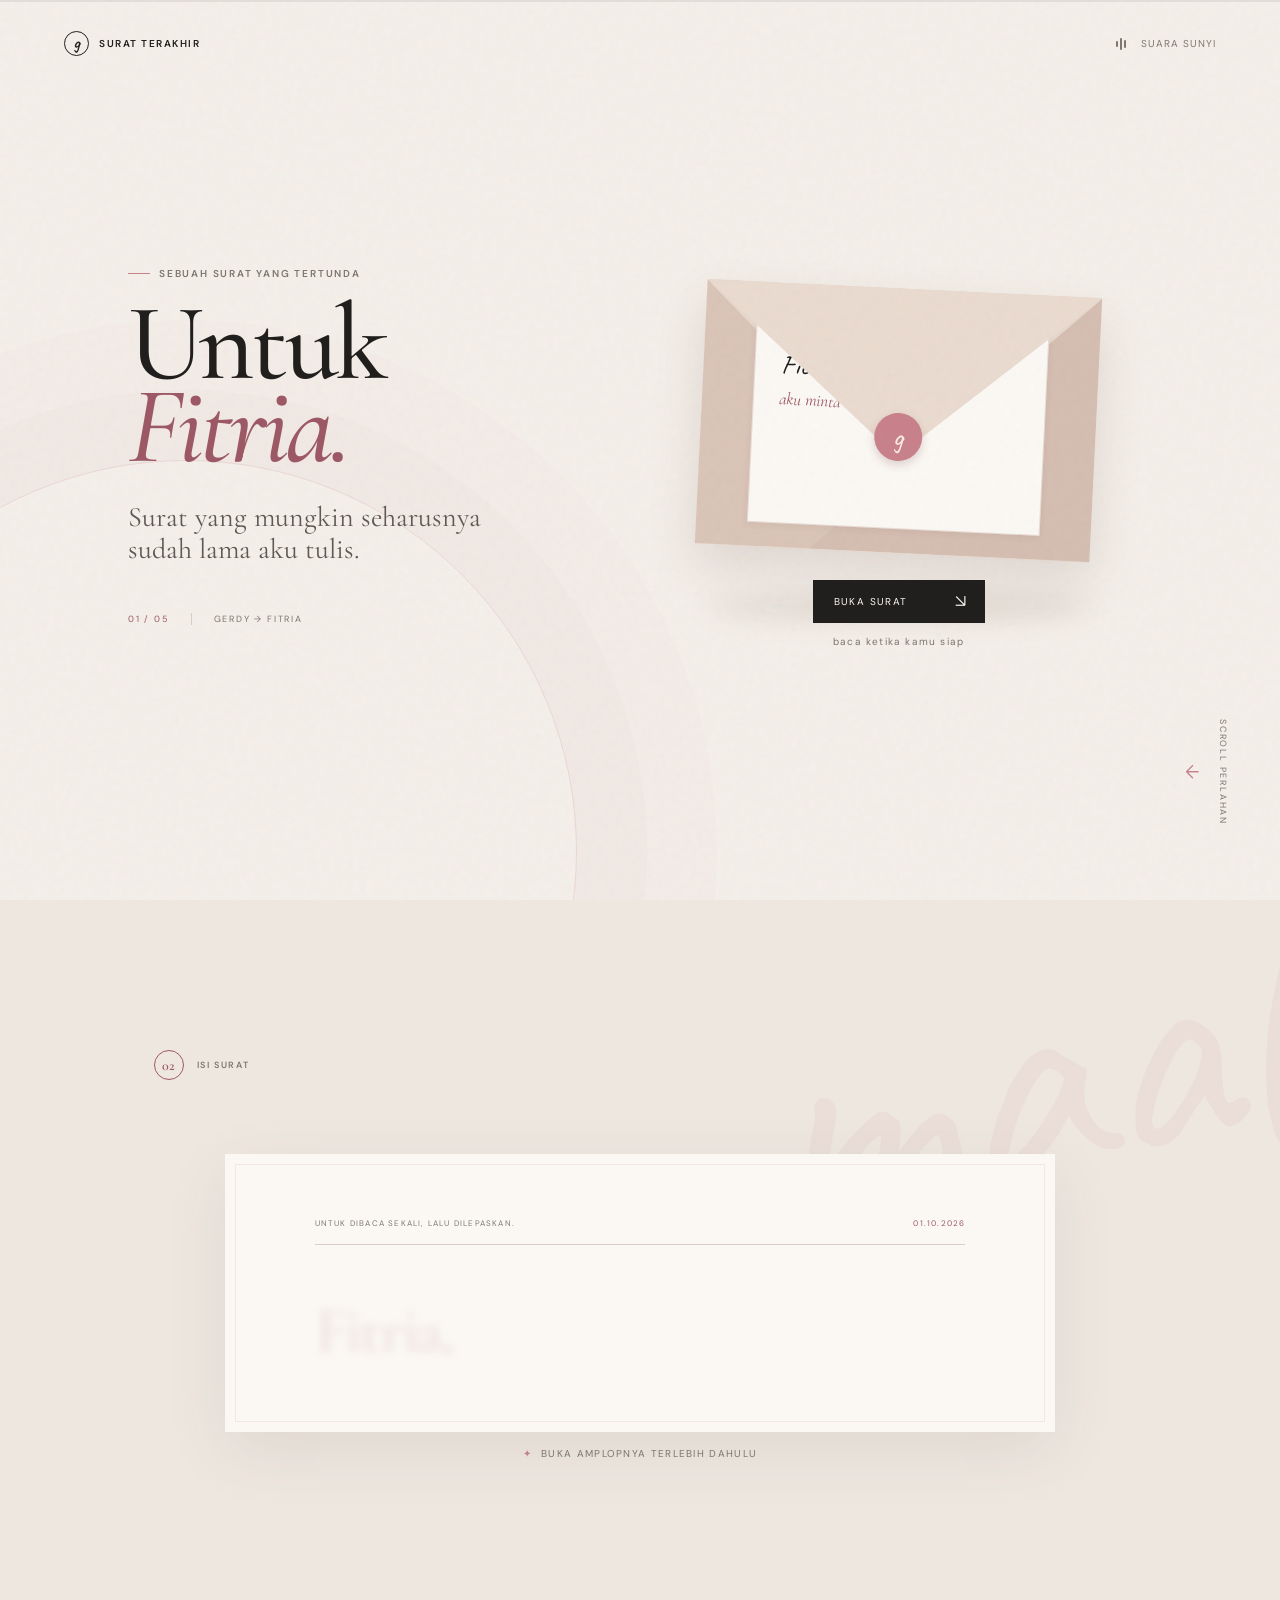
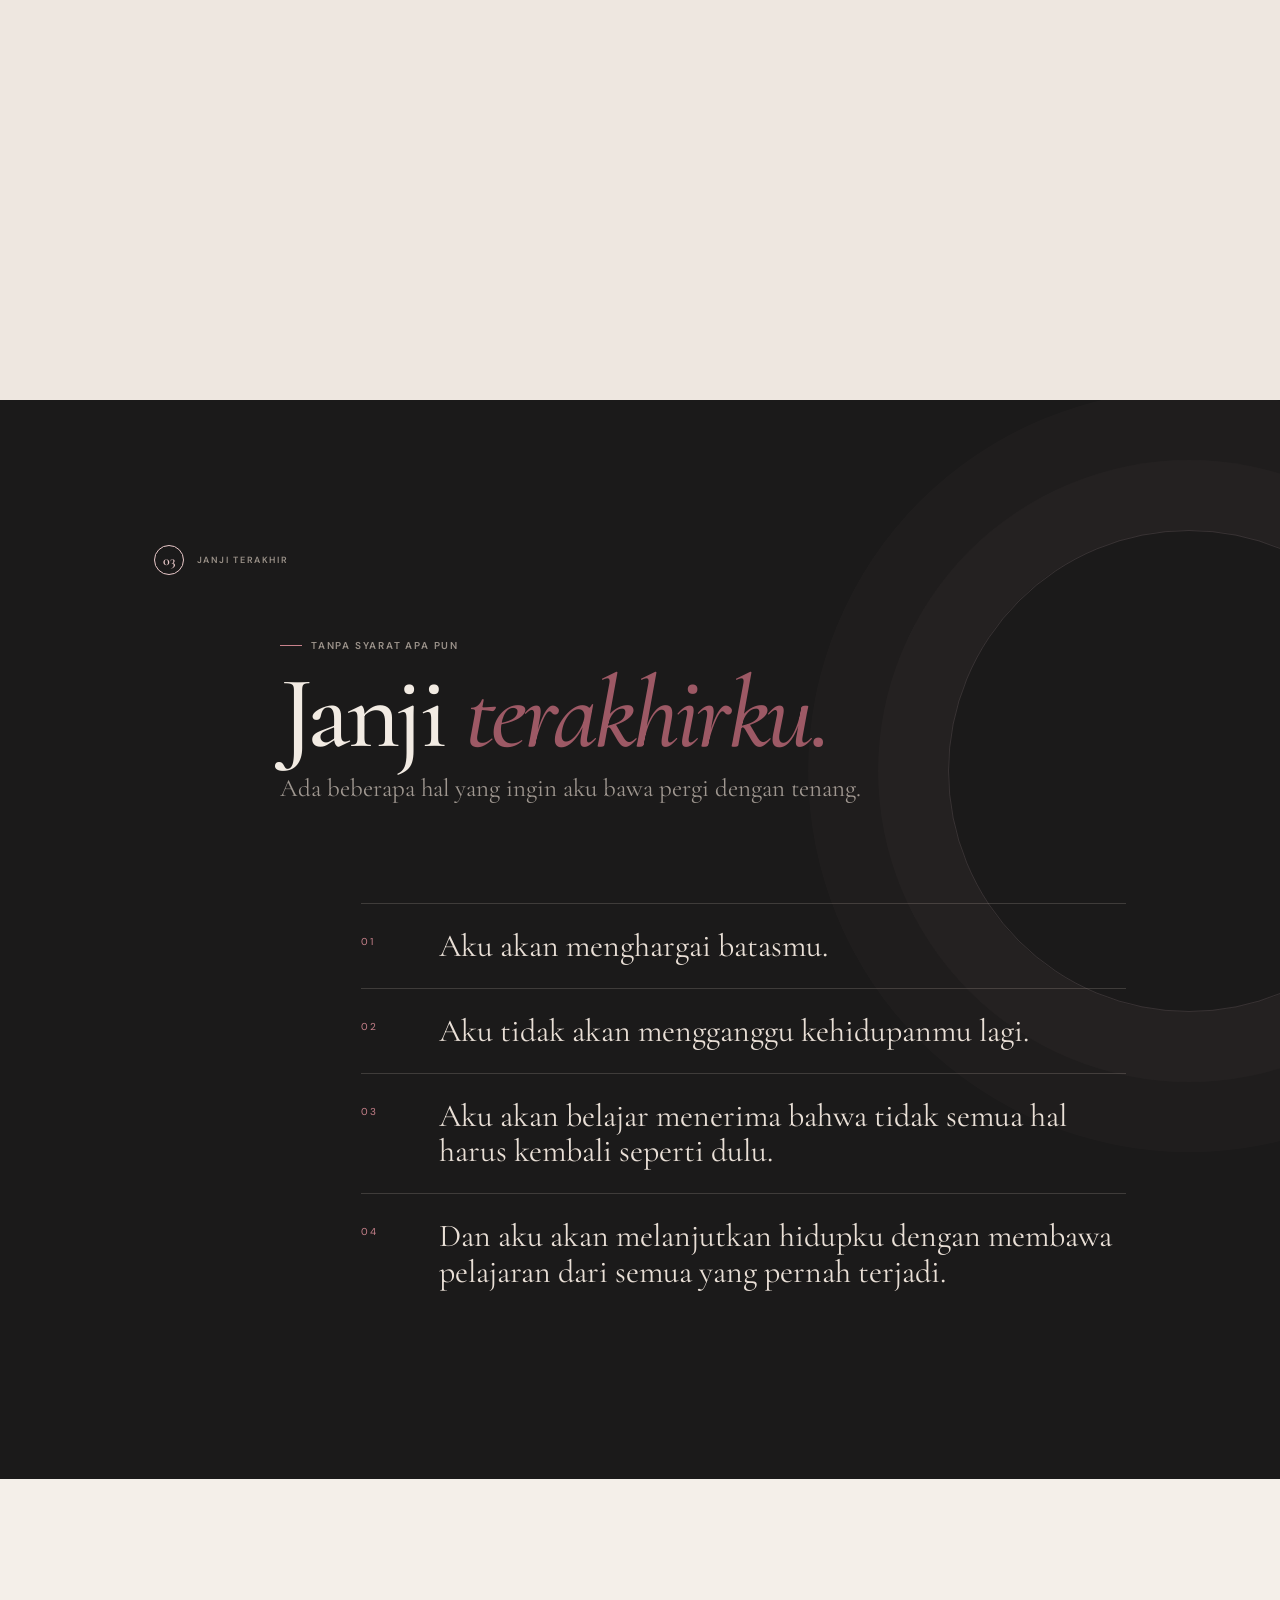
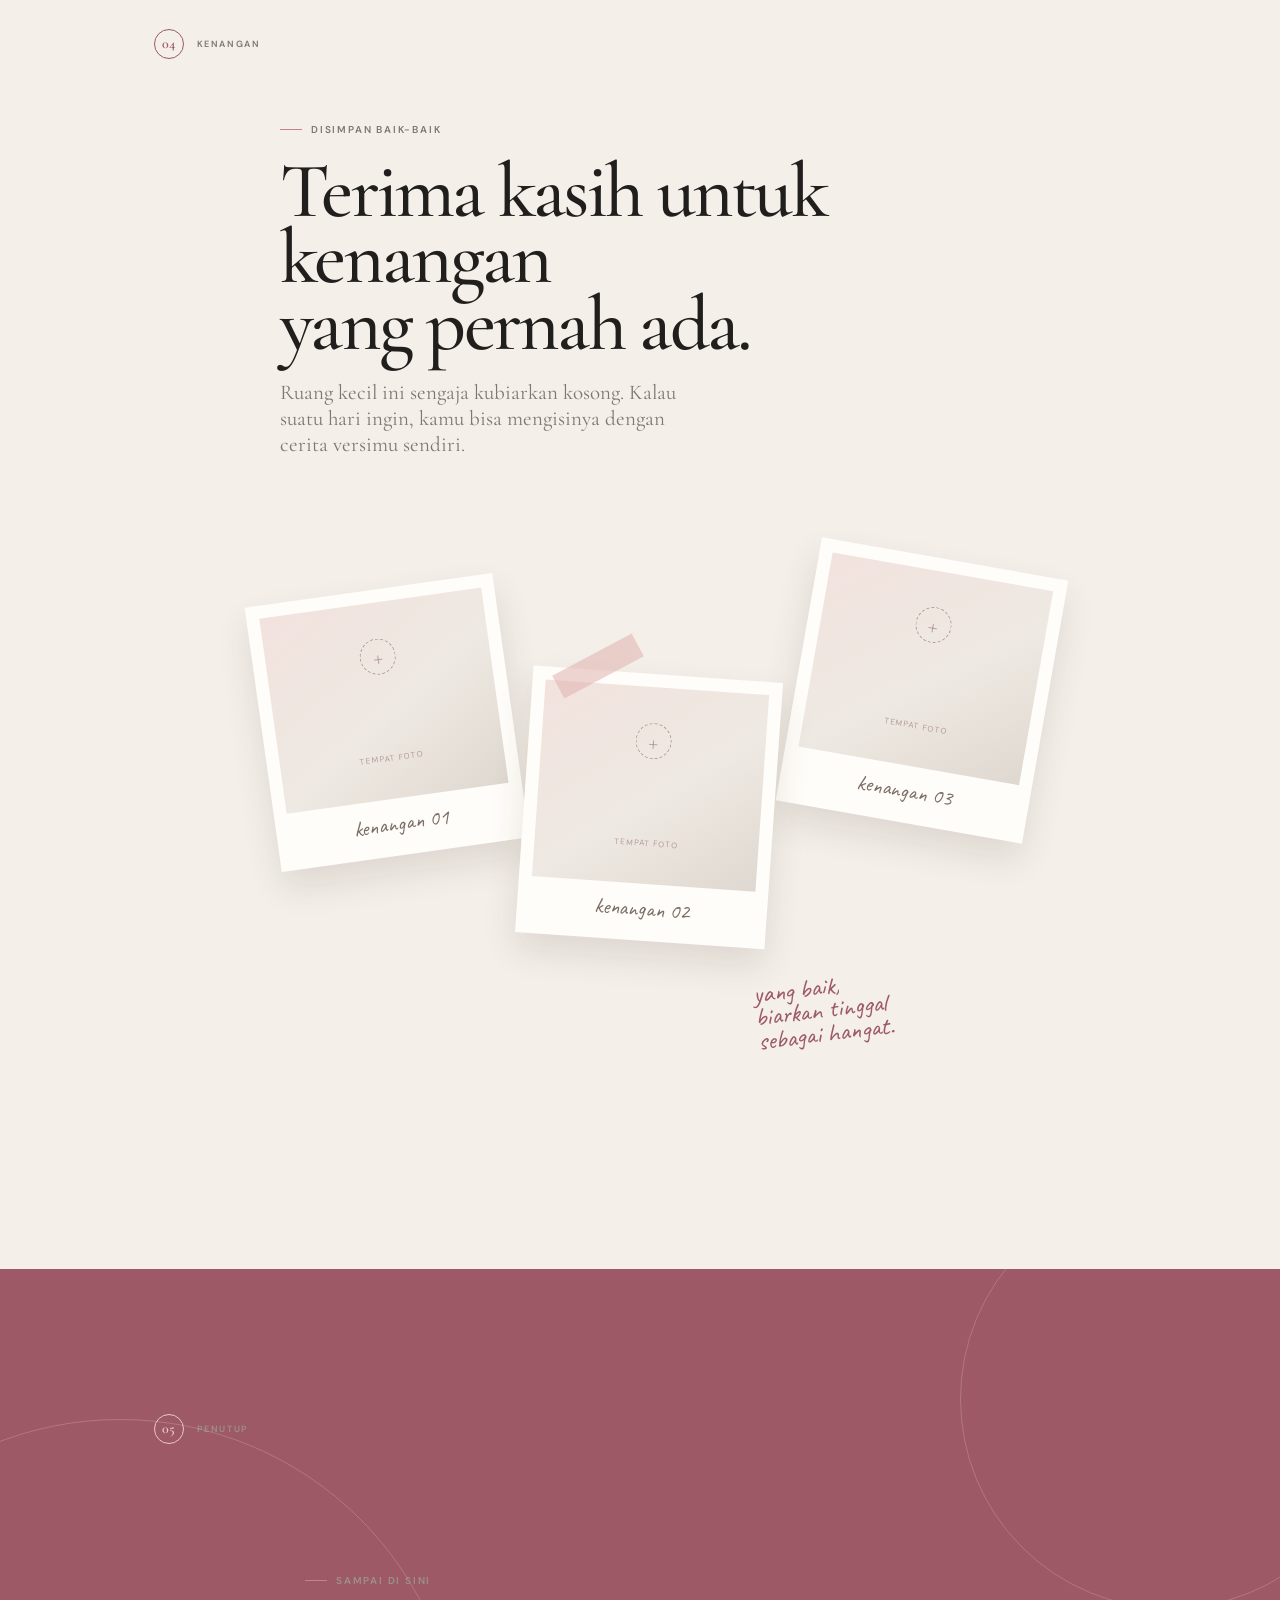
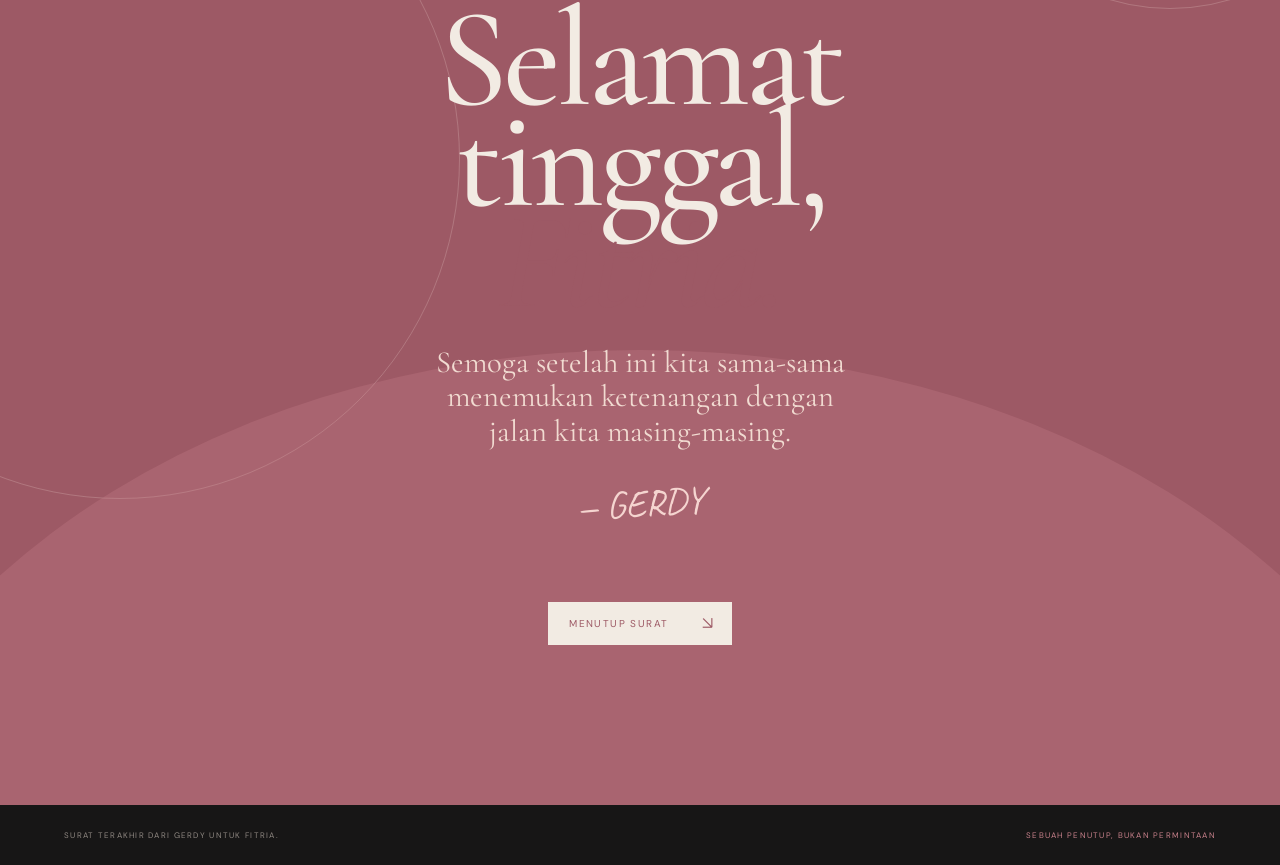
==== index.html @ 297ba3b6 "Add files via upload" ====
<!doctype html>
<html lang="id">
  <head>
    <meta charset="UTF-8" />
    <meta name="viewport" content="width=device-width, initial-scale=1.0" />
    <meta name="theme-color" content="#f4efe9" />
    <meta name="description" content="Surat terakhir dari Gerdy untuk Fitria — sebuah permintaan maaf, ucapan terima kasih, dan perpisahan yang tulus." />
    <title>Untuk Fitria — Surat Terakhir dari Gerdy</title>
    <link rel="icon" href="mark.svg" type="image/svg+xml" />
    <link rel="preconnect" href="https://fonts.googleapis.com" />
    <link rel="preconnect" href="https://fonts.gstatic.com" crossorigin />
    <link href="https://fonts.googleapis.com/css2?family=Caveat:wght@500;600&family=Cormorant+Garamond:wght@400;500;600;700&family=DM+Sans:wght@400;500;600&display=swap" rel="stylesheet" />
    <link rel="stylesheet" href="styles.css" />
  </head>
  <body>
    <div class="paper-grain" aria-hidden="true"></div>
    <div class="scroll-line" aria-hidden="true"><span id="scrollProgress"></span></div>

    <header class="site-header">
      <a class="wordmark" href="#top" aria-label="Kembali ke awal surat">
        <span class="wordmark-mark">g</span>
        <span>surat terakhir</span>
      </a>
      <button class="sound-control" id="soundControl" type="button" aria-pressed="false" aria-label="Nyalakan musik lembut">
        <span class="sound-icon" aria-hidden="true"><i></i><i></i><i></i></span>
        <span id="soundLabel">Suara sunyi</span>
      </button>
    </header>

    <main id="top">
      <section class="hero" aria-labelledby="hero-title">
        <div class="hero-copy reveal is-visible">
          <p class="eyebrow"><span></span> sebuah surat yang tertunda</p>
          <h1 id="hero-title">Untuk <em>Fitria.</em></h1>
          <p class="hero-subtitle">Surat yang mungkin seharusnya<br class="desktop-only" /> sudah lama aku tulis.</p>
          <div class="hero-meta">
            <span>01 / 05</span>
            <span>GERDY → FITRIA</span>
          </div>
        </div>

        <div class="envelope-stage reveal is-visible" style="--delay: 160ms">
          <div class="envelope-shadow"></div>
          <div class="envelope" aria-hidden="true">
            <div class="envelope-flap"></div>
            <div class="envelope-front"></div>
            <div class="envelope-letter-tease">
              <span>Fitria,</span>
              <small>aku minta maaf.</small>
            </div>
            <div class="envelope-seal">g</div>
          </div>
          <button class="primary-button" id="openLetter" type="button">
            <span>Buka Surat</span>
            <span class="button-arrow" aria-hidden="true">↘</span>
          </button>
          <p class="microcopy">baca ketika kamu siap</p>
        </div>

        <div class="hero-side-note" aria-hidden="true">
          <span>scroll perlahan</span>
          <span class="side-arrow">↓</span>
        </div>
      </section>

      <section class="letter-section locked reveal" id="letter" aria-labelledby="letter-title">
        <div class="section-marker"><span>02</span><span>isi surat</span></div>
        <div class="letter-card">
          <div class="letter-topline">
            <span>Untuk dibaca sekali, lalu dilepaskan.</span>
            <span class="letter-date">01.10.2026</span>
          </div>
          <div class="letter-content">
            <h2 id="letter-title">Fitria,</h2>
            <div class="letter-body">
              <p>Aku membuat halaman ini bukan untuk meminta kamu kembali, bukan juga untuk memaksa kamu menjawab apa pun.</p>
              <p>Aku cuma ingin menyampaikan sesuatu yang mungkin selama ini belum pernah aku sampaikan dengan baik.</p>
              <p class="emphasis">Aku minta maaf.</p>
              <p>Maaf untuk semua kesalahan aku, untuk hal-hal yang mungkin pernah membuat kamu tidak nyaman, dan untuk setiap kali kehadiranku justru mengganggu ketenanganmu.</p>
              <p>Aku sadar, mungkin ada hal-hal yang tidak bisa diperbaiki hanya dengan kata maaf.</p>
              <p>Karena itu, kali ini aku tidak ingin meminta apa-apa darimu.</p>
              <p>Aku cuma ingin mengucapkan terima kasih.</p>
              <p>Terima kasih karena pernah menjadi bagian dari hidupku. Terima kasih untuk waktu, perhatian, cerita, dan kenangan yang pernah kita punya.</p>
              <p>Mungkin setelah ini jalan kita memang harus benar-benar berbeda.</p>
              <p>Dan aku akan belajar menerima itu.</p>
              <p>Setelah surat ini, aku berjanji untuk menghargai ruang dan kehidupanmu. Aku tidak akan mengganggu kamu lagi. Bukan karena aku membenci kamu, tapi karena aku sadar bahwa terkadang bentuk sayang yang terakhir adalah belajar melepaskan.</p>
              <p>Aku berharap kamu baik-baik saja.</p>
              <p>Semoga hidupmu dipenuhi hal-hal baik, orang-orang baik, dan kebahagiaan yang kamu cari.</p>
              <p>Tidak perlu membalas surat ini.</p>
              <p>Cukup baca sampai selesai, dan setelah itu anggap surat ini sebagai penutup dari semua yang pernah ada di antara kita.</p>
              <p>Sekali lagi, maaf.</p>
              <p>Dan terima kasih untuk semuanya.</p>
            </div>
            <div class="signature">— Gerdy</div>
          </div>
        </div>
        <div class="locked-note" aria-hidden="true"><span>✦</span> buka amplopnya terlebih dahulu</div>
      </section>

      <section class="vow-section reveal" id="janji" aria-labelledby="vow-title">
        <div class="section-marker light"><span>03</span><span>janji terakhir</span></div>
        <div class="vow-intro">
          <p class="eyebrow light-eyebrow"><span></span> tanpa syarat apa pun</p>
          <h2 id="vow-title">Janji <em>terakhirku.</em></h2>
          <p class="vow-lead">Ada beberapa hal yang ingin aku bawa pergi dengan tenang.</p>
        </div>
        <ol class="vow-list">
          <li><span class="vow-number">01</span><span>Aku akan menghargai batasmu.</span></li>
          <li><span class="vow-number">02</span><span>Aku tidak akan mengganggu kehidupanmu lagi.</span></li>
          <li><span class="vow-number">03</span><span>Aku akan belajar menerima bahwa tidak semua hal harus kembali seperti dulu.</span></li>
          <li><span class="vow-number">04</span><span>Dan aku akan melanjutkan hidupku dengan membawa pelajaran dari semua yang pernah terjadi.</span></li>
        </ol>
      </section>

      <section class="memories-section reveal" id="kenangan" aria-labelledby="memories-title">
        <div class="section-marker"><span>04</span><span>kenangan</span></div>
        <div class="memories-heading">
          <p class="eyebrow"><span></span> disimpan baik-baik</p>
          <h2 id="memories-title">Terima kasih untuk kenangan<br class="desktop-only" /> yang pernah ada.</h2>
          <p>Ruang kecil ini sengaja kubiarkan kosong. Kalau suatu hari ingin, kamu bisa mengisinya dengan cerita versimu sendiri.</p>
        </div>
        <div class="polaroid-wall">
          <div class="tape tape-one" aria-hidden="true"></div>
          <div class="polaroid polaroid-one">
            <div class="placeholder-art"><span>+</span><small>tempat foto</small></div>
            <p>kenangan 01</p>
          </div>
          <div class="polaroid polaroid-two">
            <div class="placeholder-art"><span>+</span><small>tempat foto</small></div>
            <p>kenangan 02</p>
          </div>
          <div class="polaroid polaroid-three">
            <div class="placeholder-art"><span>+</span><small>tempat foto</small></div>
            <p>kenangan 03</p>
          </div>
          <div class="scribble-note">yang baik,<br />biarkan tinggal<br />sebagai hangat.</div>
        </div>
      </section>

      <section class="goodbye-section reveal" id="penutup" aria-labelledby="goodbye-title">
        <div class="goodbye-orbit orbit-one" aria-hidden="true"></div>
        <div class="goodbye-orbit orbit-two" aria-hidden="true"></div>
        <div class="section-marker light"><span>05</span><span>penutup</span></div>
        <div class="goodbye-inner">
          <p class="eyebrow light-eyebrow"><span></span> sampai di sini</p>
          <h2 id="goodbye-title">Selamat tinggal,<br /><em>Fitria.</em></h2>
          <p class="goodbye-copy">Semoga setelah ini kita sama-sama menemukan ketenangan dengan jalan kita masing-masing.</p>
          <div class="goodbye-signature">— GERDY</div>
          <button class="close-button" id="closeLetter" type="button">
            <span>Menutup Surat</span>
            <span class="button-arrow" aria-hidden="true">↘</span>
          </button>
        </div>
      </section>
    </main>

    <footer class="site-footer">
      <span>Surat terakhir dari Gerdy untuk Fitria.</span>
      <span>sebuah penutup, bukan permintaan</span>
    </footer>

    <div class="farewell-overlay" id="farewellOverlay" role="dialog" aria-modal="true" aria-labelledby="farewellTitle" aria-hidden="true">
      <div class="overlay-content">
        <p class="overlay-kicker">surat selesai</p>
        <h2 id="farewellTitle">Terima kasih sudah<br /><em>membaca sampai akhir.</em></h2>
        <p class="overlay-final">Surat ini selesai.<br />Dan kali ini, aku benar-benar akan melangkah.</p>
        <span class="overlay-mark">g</span>
      </div>
    </div>

    <script src="script.js"></script>
  </body>
</html>
---- styles.css ----
@import url('https://fonts.googleapis.com/css2?family=Caveat:wght@500;600&family=Cormorant+Garamond:wght@400;500;600;700&family=DM+Sans:wght@400;500;600&display=swap');

:root {
  --paper: #f4efe9;
  --paper-light: #fbf8f4;
  --ink: #211f1d;
  --muted: #7e7770;
  --line: #d8cec5;
  --rose: #c9828c;
  --rose-soft: #e9c8c9;
  --rose-deep: #9d5965;
  --night: #1b1a1a;
  --cream: #f2ebe3;
  --serif: 'Cormorant Garamond', Georgia, serif;
  --sans: 'DM Sans', Arial, sans-serif;
  --hand: 'Caveat', cursive;
}

* { box-sizing: border-box; }
html { scroll-behavior: smooth; }
body { margin: 0; background: var(--paper); color: var(--ink); font-family: var(--sans); overflow-x: hidden; }
body.ending { overflow: hidden; }
button, a { -webkit-tap-highlight-color: transparent; }
button { font: inherit; }
::selection { background: var(--rose-soft); color: var(--ink); }

.paper-grain { position: fixed; inset: 0; pointer-events: none; z-index: 50; opacity: .11; mix-blend-mode: multiply; background-image: url("data:image/svg+xml,%3Csvg viewBox='0 0 180 180' xmlns='http://www.w3.org/2000/svg'%3E%3Cfilter id='n'%3E%3CfeTurbulence type='fractalNoise' baseFrequency='.8' numOctaves='4' stitchTiles='stitch'/%3E%3C/filter%3E%3Crect width='100%25' height='100%25' filter='url(%23n)' opacity='.38'/%3E%3C/svg%3E"); }
.scroll-line { position: fixed; left: 0; right: 0; top: 0; z-index: 60; height: 2px; background: rgba(33,31,29,.08); }
.scroll-line span { display: block; height: 100%; width: 0; background: var(--rose); transition: width .12s linear; }

.site-header { position: absolute; top: 0; left: 0; right: 0; display: flex; justify-content: space-between; align-items: center; padding: 29px clamp(22px, 5vw, 76px); z-index: 10; }
.wordmark { display: inline-flex; align-items: center; gap: 10px; color: var(--ink); text-decoration: none; text-transform: uppercase; letter-spacing: .15em; font-size: 10px; font-weight: 600; }
.wordmark-mark { display: grid; place-items: center; width: 25px; height: 25px; border: 1px solid var(--ink); border-radius: 50%; font-family: var(--hand); text-transform: lowercase; font-size: 19px; line-height: 1; letter-spacing: 0; }
.sound-control { display: inline-flex; gap: 10px; align-items: center; border: 0; padding: 7px 0; color: var(--muted); background: transparent; cursor: pointer; font-size: 10px; letter-spacing: .1em; text-transform: uppercase; transition: color .25s ease; }
.sound-control:hover, .sound-control[aria-pressed='true'] { color: var(--rose-deep); }
.sound-icon { display: inline-flex; align-items: center; gap: 2px; width: 15px; height: 15px; }
.sound-icon i { display: block; width: 2px; height: 6px; border-radius: 3px; background: currentColor; transition: height .3s ease; }
.sound-icon i:nth-child(2) { height: 12px; }.sound-icon i:nth-child(3) { height: 8px; }
.sound-control[aria-pressed='true'] .sound-icon i { animation: soundBars .9s ease-in-out infinite alternate; }.sound-control[aria-pressed='true'] .sound-icon i:nth-child(2) { animation-delay: -.35s; }.sound-control[aria-pressed='true'] .sound-icon i:nth-child(3) { animation-delay: -.15s; }
@keyframes soundBars { from { height: 4px; } to { height: 13px; } }

.hero { position: relative; display: grid; grid-template-columns: minmax(280px, .9fr) minmax(400px, 1.1fr); align-items: center; min-height: 100vh; padding: 125px clamp(22px, 10vw, 155px) 88px; gap: clamp(30px, 8vw, 130px); overflow: hidden; }
.hero::before { content: ''; position: absolute; width: min(65vw, 780px); height: min(65vw, 780px); left: -16%; bottom: -38%; border: 1px solid rgba(201,130,140,.22); border-radius: 50%; box-shadow: 0 0 0 70px rgba(201,130,140,.035), 0 0 0 140px rgba(201,130,140,.025); }
.hero-copy { position: relative; z-index: 1; max-width: 530px; padding-bottom: 5vh; }
.eyebrow { display: flex; align-items: center; gap: 9px; margin: 0 0 22px; color: var(--muted); text-transform: uppercase; letter-spacing: .18em; font-size: 10px; font-weight: 600; }
.eyebrow span { display: inline-block; width: 22px; height: 1px; background: var(--rose); }
h1, h2, p { margin-top: 0; }
h1, h2 { font-family: var(--serif); font-weight: 500; letter-spacing: -.035em; }
h1 { font-size: clamp(69px, 8.5vw, 133px); line-height: .77; margin-bottom: 32px; }
h1 em, h2 em { color: var(--rose-deep); font-style: italic; }
.hero-subtitle { color: #5f5953; font-family: var(--serif); font-size: clamp(23px, 2.2vw, 34px); line-height: 1.14; margin-bottom: 48px; }
.hero-meta { display: flex; gap: 22px; color: var(--muted); font-size: 9px; letter-spacing: .2em; text-transform: uppercase; }
.hero-meta span:first-child { color: var(--rose-deep); }
.hero-meta span + span { border-left: 1px solid var(--line); padding-left: 22px; }

.envelope-stage { position: relative; display: flex; flex-direction: column; align-items: center; justify-content: center; min-height: 480px; }
.envelope { position: relative; width: min(78%, 470px); aspect-ratio: 1.5 / 1; background: #e5d4c8; box-shadow: 0 22px 50px rgba(83,55,43,.13); transform: rotate(2.8deg); transition: transform .9s cubic-bezier(.2,.7,.2,1), box-shadow .9s ease; }
.envelope-stage:hover .envelope { transform: rotate(-1deg) translateY(-7px); box-shadow: 0 28px 56px rgba(83,55,43,.18); }
.envelope-shadow { position: absolute; bottom: 89px; left: 50%; width: 76%; height: 25px; transform: translateX(-50%); border-radius: 50%; background: rgba(91,58,43,.12); filter: blur(13px); }
.envelope-front { position: absolute; inset: 0; overflow: hidden; background: #e7d7cc; }
.envelope-front::before, .envelope-front::after { content: ''; position: absolute; bottom: 0; width: 71%; height: 100%; background: #dac5b8; }
.envelope-front::before { left: 0; clip-path: polygon(0 0, 100% 100%, 0 100%); }.envelope-front::after { right: 0; clip-path: polygon(100% 0, 100% 100%, 0 100%); background: #d5beb2; }
.envelope-flap { position: absolute; top: -1px; left: 0; width: 100%; height: 64%; z-index: 3; background: #eadbd0; clip-path: polygon(0 0, 100% 0, 50% 100%); filter: drop-shadow(0 3px 2px rgba(87,59,47,.08)); transform-origin: top; transition: transform 1s cubic-bezier(.2,.7,.2,1); }
.envelope-letter-tease { position: absolute; left: 13%; right: 13%; bottom: 9%; height: 76%; z-index: 2; background: var(--paper-light); border: 1px solid rgba(171,133,117,.23); padding: 22px 25px; color: var(--ink); font-family: var(--serif); box-shadow: 0 2px 7px rgba(92,62,48,.07); transition: transform 1s cubic-bezier(.2,.7,.2,1); }
.envelope-letter-tease span { font-family: var(--hand); font-size: 28px; display: block; margin-bottom: 7px; }.envelope-letter-tease small { color: var(--rose-deep); font-size: 17px; font-style: italic; }
.envelope-seal { position: absolute; z-index: 4; left: 50%; top: 56%; transform: translate(-50%, -50%); display: grid; place-items: center; width: 48px; height: 48px; border-radius: 50%; color: #f8ebe4; background: var(--rose); box-shadow: 0 4px 10px rgba(114,54,63,.2); font-family: var(--hand); font-size: 31px; transition: opacity .4s ease; }
.envelope-stage.is-open .envelope-flap { transform: rotateX(180deg); }.envelope-stage.is-open .envelope-letter-tease { transform: translateY(-48%); }.envelope-stage.is-open .envelope-seal { opacity: 0; }
.primary-button, .close-button { display: inline-flex; align-items: center; justify-content: space-between; gap: 34px; min-width: 172px; padding: 14px 16px 14px 20px; border: 1px solid var(--ink); background: var(--ink); color: #fffaf5; cursor: pointer; text-transform: uppercase; letter-spacing: .14em; font-size: 10px; transition: transform .3s ease, background .3s ease, color .3s ease; }
.primary-button { position: relative; z-index: 5; margin-top: 27px; }.primary-button:hover, .close-button:hover { color: var(--ink); background: transparent; transform: translateY(-3px); }.button-arrow { font-size: 18px; line-height: .5; font-weight: 300; }
.microcopy { margin: 12px 0 0; color: var(--muted); font-size: 10px; letter-spacing: .12em; }
.hero-side-note { position: absolute; right: 4%; bottom: 75px; display: flex; flex-direction: column; align-items: center; gap: 13px; color: var(--muted); text-transform: uppercase; letter-spacing: .2em; font-size: 9px; writing-mode: vertical-rl; }.side-arrow { color: var(--rose); font-size: 18px; }

.letter-section { position: relative; padding: 150px clamp(22px, 12vw, 180px) 180px; min-height: 1100px; background: #eee7e0; overflow: hidden; transition: background .5s ease; }
.letter-section::before { content: 'maaf'; position: absolute; right: -3%; top: -40px; color: rgba(201,130,140,.09); font-family: var(--hand); font-size: clamp(180px, 26vw, 420px); transform: rotate(-12deg); pointer-events: none; }
.section-marker { display: flex; align-items: center; gap: 13px; margin-bottom: 64px; color: var(--rose-deep); text-transform: uppercase; letter-spacing: .18em; font-size: 9px; font-weight: 600; }.section-marker span:first-child { display: grid; place-items: center; width: 30px; height: 30px; border: 1px solid currentColor; border-radius: 50%; font-family: var(--serif); font-size: 14px; letter-spacing: 0; }.section-marker span + span { color: var(--muted); }
.letter-card { position: relative; max-width: 830px; margin: 0 auto; padding: clamp(28px, 5vw, 70px) clamp(24px, 7vw, 98px) clamp(47px, 6vw, 80px); background: var(--paper-light); box-shadow: 0 19px 60px rgba(74,56,42,.09); transition: filter .9s ease, opacity .9s ease, transform .9s cubic-bezier(.2,.7,.2,1); }
.letter-card::after { content: ''; position: absolute; inset: 10px; border: 1px solid rgba(201,130,140,.15); pointer-events: none; }.letter-topline { display: flex; justify-content: space-between; padding-bottom: 16px; border-bottom: 1px solid var(--line); color: var(--muted); text-transform: uppercase; letter-spacing: .15em; font-size: 8px; }.letter-date { color: var(--rose-deep); }
.letter-content { padding-top: 47px; transition: opacity .6s ease, filter .6s ease; }.letter-content h2 { font-size: clamp(45px, 5vw, 67px); margin-bottom: 34px; color: var(--rose-deep); }.letter-body { max-width: 590px; margin: 0 auto; }.letter-body p { color: #4b4540; font-family: var(--serif); font-size: clamp(19px, 2vw, 24px); line-height: 1.33; margin-bottom: 20px; }.letter-body .emphasis { color: var(--rose-deep); font-family: var(--hand); font-size: clamp(35px, 4vw, 52px); line-height: .9; margin: 35px 0 25px; }.signature { margin-top: 49px; color: var(--rose-deep); font-family: var(--hand); font-size: 38px; text-align: right; transform: rotate(-4deg); }
.letter-section.locked .letter-content { max-height: 110px; overflow: hidden; opacity: .18; filter: blur(5px); }.letter-section.locked .letter-card { transform: translateY(10px); }.locked-note { display: flex; align-items: center; justify-content: center; gap: 9px; margin-top: 25px; color: var(--muted); font-size: 10px; text-transform: uppercase; letter-spacing: .13em; transition: opacity .5s ease; }.locked-note span { color: var(--rose); }.letter-section:not(.locked) .locked-note { opacity: 0; pointer-events: none; }

.vow-section { position: relative; background: var(--night); color: var(--cream); padding: 145px clamp(22px, 12vw, 180px) 165px; overflow: hidden; }.vow-section::before { content: ''; position: absolute; right: -150px; top: 130px; width: 480px; height: 480px; border: 1px solid rgba(233,200,201,.14); border-radius: 50%; box-shadow: 0 0 0 70px rgba(233,200,201,.025), 0 0 0 140px rgba(233,200,201,.018); }.section-marker.light { color: var(--rose-soft); }.section-marker.light span + span { color: #9a9188; }.vow-intro { max-width: 640px; margin-left: 13%; }.light-eyebrow { color: #9b928a; }.vow-intro h2 { margin-bottom: 19px; color: var(--cream); font-size: clamp(67px, 8vw, 124px); line-height: .78; }.vow-lead { color: #9f9790; font-family: var(--serif); font-size: 25px; }.vow-list { position: relative; max-width: 765px; margin: 100px 0 0 auto; padding: 0; list-style: none; }.vow-list li { display: grid; grid-template-columns: 60px 1fr; gap: 18px; align-items: start; padding: 24px 0; border-top: 1px solid rgba(239,222,211,.17); color: #e9dfd6; font-family: var(--serif); font-size: clamp(24px, 2.5vw, 34px); line-height: 1.12; opacity: 0; transform: translateY(22px); transition: opacity .8s ease, transform .8s ease; }.vow-section.is-visible .vow-list li { opacity: 1; transform: none; }.vow-section.is-visible .vow-list li:nth-child(2) { transition-delay: .14s; }.vow-section.is-visible .vow-list li:nth-child(3) { transition-delay: .28s; }.vow-section.is-visible .vow-list li:nth-child(4) { transition-delay: .42s; }.vow-number { color: var(--rose); font-family: var(--sans); font-size: 10px; letter-spacing: .12em; padding-top: 8px; }

.memories-section { padding: 150px clamp(22px, 12vw, 180px) 180px; overflow: hidden; }.memories-heading { max-width: 700px; margin-left: 13%; }.memories-heading h2 { margin-bottom: 23px; font-size: clamp(49px, 6.1vw, 93px); line-height: .85; }.memories-heading > p:last-child { max-width: 420px; color: var(--muted); font-family: var(--serif); font-size: 21px; line-height: 1.25; }.polaroid-wall { position: relative; min-height: 540px; max-width: 970px; margin: 90px auto 0; }.polaroid { position: absolute; width: clamp(190px, 22vw, 250px); padding: 13px 13px 18px; background: #fffdf9; box-shadow: 0 17px 34px rgba(67,47,36,.12); }.polaroid p { margin: 11px 0 0; color: #7a6d63; font-family: var(--hand); font-size: 22px; text-align: center; }.placeholder-art { display: grid; place-items: center; aspect-ratio: 1 / .88; color: #b59b9a; background: linear-gradient(145deg, #f2e2de, #eee9e2 55%, #dfd8d0); }.placeholder-art span { display: grid; place-items: center; width: 36px; height: 36px; border: 1px dashed currentColor; border-radius: 50%; font-family: var(--serif); font-size: 25px; font-weight: 300; }.placeholder-art small { margin-top: 7px; text-transform: uppercase; letter-spacing: .13em; font-size: 8px; }.polaroid-one { left: 11%; top: 40px; transform: rotate(-8deg); }.polaroid-two { left: 38%; top: 125px; transform: rotate(4deg); z-index: 2; }.polaroid-three { right: 8%; top: 8px; transform: rotate(10deg); }.scribble-note { position: absolute; right: 24%; bottom: 44px; color: var(--rose-deep); font-family: var(--hand); font-size: 26px; line-height: .9; transform: rotate(-7deg); }.tape { position: absolute; z-index: 5; width: 90px; height: 26px; background: rgba(224,179,176,.55); transform: rotate(-28deg); }.tape-one { left: 41%; top: 104px; }

.goodbye-section { position: relative; min-height: 830px; padding: 145px clamp(22px, 12vw, 180px) 160px; background: var(--rose-deep); color: var(--cream); overflow: hidden; }.goodbye-section::after { content: ''; position: absolute; left: -15%; right: -15%; bottom: -70%; height: 110%; background: var(--rose); border-radius: 50% 50% 0 0; opacity: .28; }.goodbye-inner { position: relative; z-index: 2; max-width: 670px; margin: 130px auto 0; text-align: center; }.goodbye-inner h2 { margin-bottom: 33px; font-size: clamp(80px, 11vw, 166px); line-height: .72; color: var(--cream); }.goodbye-copy { max-width: 435px; margin: 0 auto 31px; color: #f1dbd1; font-family: var(--serif); font-size: clamp(22px, 2.4vw, 31px); line-height: 1.12; }.goodbye-signature { margin-bottom: 75px; color: #f5d5d0; font-family: var(--hand); font-size: 38px; transform: rotate(-4deg); }.close-button { background: var(--cream); border-color: var(--cream); color: var(--rose-deep); margin: 0 auto; }.close-button:hover { color: var(--cream); border-color: var(--cream); }.goodbye-orbit { position: absolute; border: 1px solid rgba(255,238,229,.2); border-radius: 50%; pointer-events: none; }.orbit-one { width: 680px; height: 680px; left: -220px; top: 150px; }.orbit-two { width: 420px; height: 420px; right: -100px; top: -80px; }
.site-footer { display: flex; justify-content: space-between; gap: 20px; padding: 25px clamp(22px, 5vw, 76px); background: #171616; color: #8f8882; text-transform: uppercase; letter-spacing: .16em; font-size: 8px; }.site-footer span:last-child { color: var(--rose); }

.farewell-overlay { position: fixed; inset: 0; z-index: 100; display: grid; place-items: center; background: rgba(15,14,14,0); color: var(--cream); visibility: hidden; opacity: 0; transition: background 1.3s ease, opacity 1.3s ease, visibility 0s linear 1.3s; }.farewell-overlay.is-visible { visibility: visible; opacity: 1; background: rgba(15,14,14,.985); transition-delay: 0s; }.overlay-content { position: relative; width: min(88%, 680px); text-align: center; opacity: 0; transform: translateY(20px); transition: opacity 1.1s ease .95s, transform 1.1s cubic-bezier(.2,.7,.2,1) .95s; }.is-visible .overlay-content { opacity: 1; transform: none; }.overlay-kicker { color: var(--rose-soft); text-transform: uppercase; letter-spacing: .25em; font-size: 10px; }.overlay-content h2 { margin: 28px 0 35px; font-size: clamp(53px, 7.5vw, 105px); line-height: .78; }.overlay-content h2 em { color: var(--rose-soft); }.overlay-final { color: #b9ada5; font-family: var(--serif); font-size: clamp(22px, 2.5vw, 31px); line-height: 1.1; }.overlay-mark { display: grid; place-items: center; width: 35px; height: 35px; margin: 53px auto 0; border: 1px solid var(--rose); border-radius: 50%; color: var(--rose); font-family: var(--hand); font-size: 23px; }.farewell-overlay.fade-away { background: #0b0b0b; }.farewell-overlay.fade-away .overlay-content { opacity: .23; transition: opacity 2s ease; }

.reveal { opacity: 0; transform: translateY(24px); transition: opacity .9s ease var(--delay, 0ms), transform .9s cubic-bezier(.2,.7,.2,1) var(--delay, 0ms); }.reveal.is-visible { opacity: 1; transform: none; }
@media (prefers-reduced-motion: reduce) { *, *::before, *::after { animation-duration: .01ms !important; animation-iteration-count: 1 !important; scroll-behavior: auto !important; transition-duration: .01ms !important; } }

@media (max-width: 800px) {
  .site-header { padding: 22px 20px; }.sound-control { font-size: 0; }.sound-icon { width: 18px; }
  .hero { grid-template-columns: 1fr; min-height: auto; padding: 137px 22px 80px; gap: 24px; }.hero-copy { padding: 0; }.hero-side-note { display: none; }.hero-subtitle { margin-bottom: 35px; }.envelope-stage { min-height: 410px; }.envelope { width: min(88%, 430px); }.envelope-shadow { bottom: 82px; }
  .letter-section, .vow-section, .memories-section, .goodbye-section { padding-left: 22px; padding-right: 22px; }.letter-section { padding-top: 94px; padding-bottom: 115px; }.section-marker { margin-bottom: 45px; }.letter-card { padding: 26px 22px 42px; }.letter-card::after { inset: 7px; }.letter-topline { gap: 16px; line-height: 1.35; }.letter-date { white-space: nowrap; }.letter-content { padding-top: 32px; }.letter-body p { font-size: 21px; }.letter-section.locked .letter-content { max-height: 100px; }.vow-section { padding-top: 100px; padding-bottom: 105px; }.vow-intro, .memories-heading { margin-left: 0; }.vow-intro h2 { font-size: clamp(70px, 21vw, 117px); }.vow-list { margin-top: 67px; }.vow-list li { grid-template-columns: 40px 1fr; gap: 10px; font-size: 27px; }.memories-section { padding-top: 100px; padding-bottom: 110px; }.memories-heading h2 { font-size: clamp(48px, 14vw, 80px); }.polaroid-wall { min-height: 455px; margin-top: 55px; }.polaroid { width: 39vw; max-width: 190px; padding: 9px 9px 13px; }.polaroid p { font-size: 18px; }.polaroid-one { left: 4%; top: 35px; }.polaroid-two { left: 31%; top: 145px; }.polaroid-three { right: 3%; top: 4px; }.tape-one { left: 33%; top: 126px; width: 69px; height: 20px; }.scribble-note { right: 14%; bottom: 22px; font-size: 22px; }.goodbye-section { min-height: 750px; padding-top: 100px; }.goodbye-inner { margin-top: 100px; }.goodbye-inner h2 { font-size: clamp(75px, 21vw, 145px); }.goodbye-signature { margin-bottom: 57px; }.site-footer { flex-direction: column; padding: 23px 22px; line-height: 1.5; }.desktop-only { display: none; }
}
@media (max-width: 420px) { .hero-meta { gap: 12px; font-size: 8px; }.hero-meta span + span { padding-left: 12px; }.envelope { width: 92%; }.letter-body p { font-size: 20px; }.vow-list li { font-size: 25px; }.polaroid-wall { min-height: 400px; }.scribble-note { right: 5%; }.goodbye-inner h2 { font-size: 74px; } }
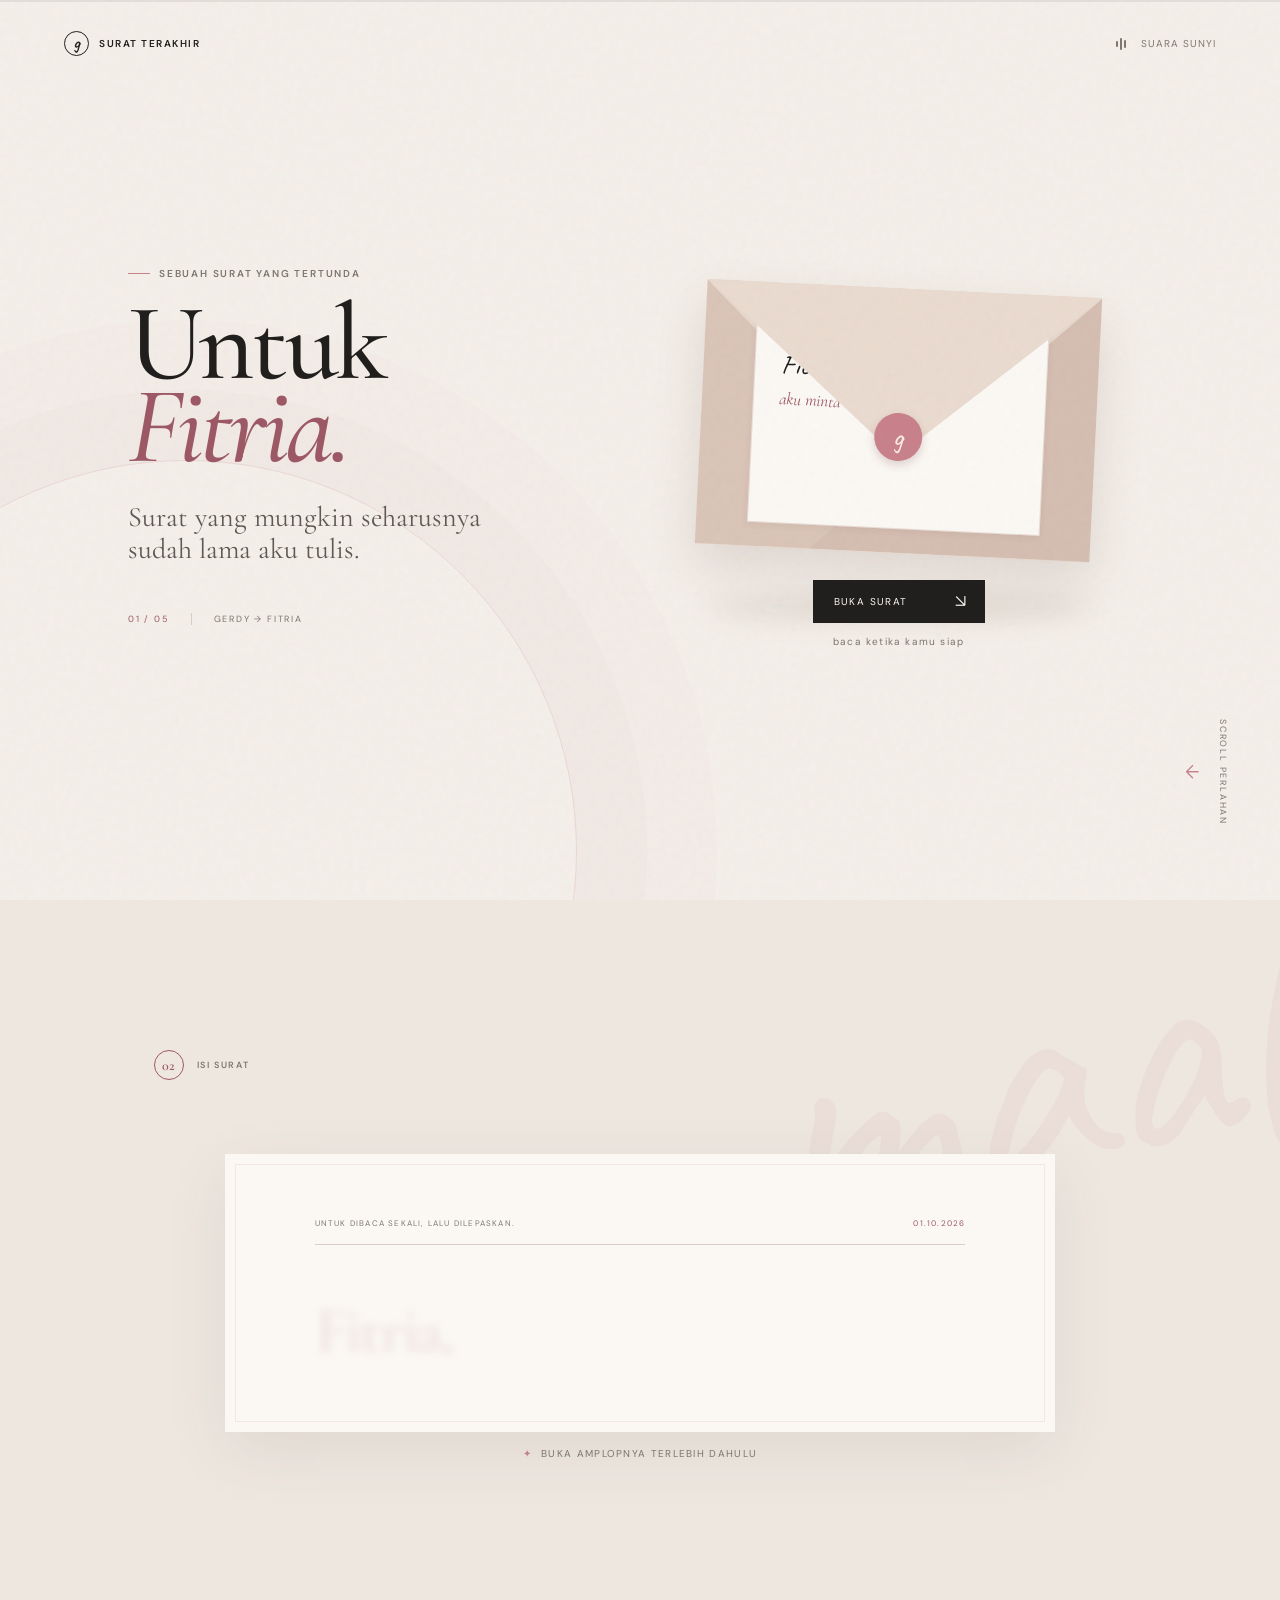
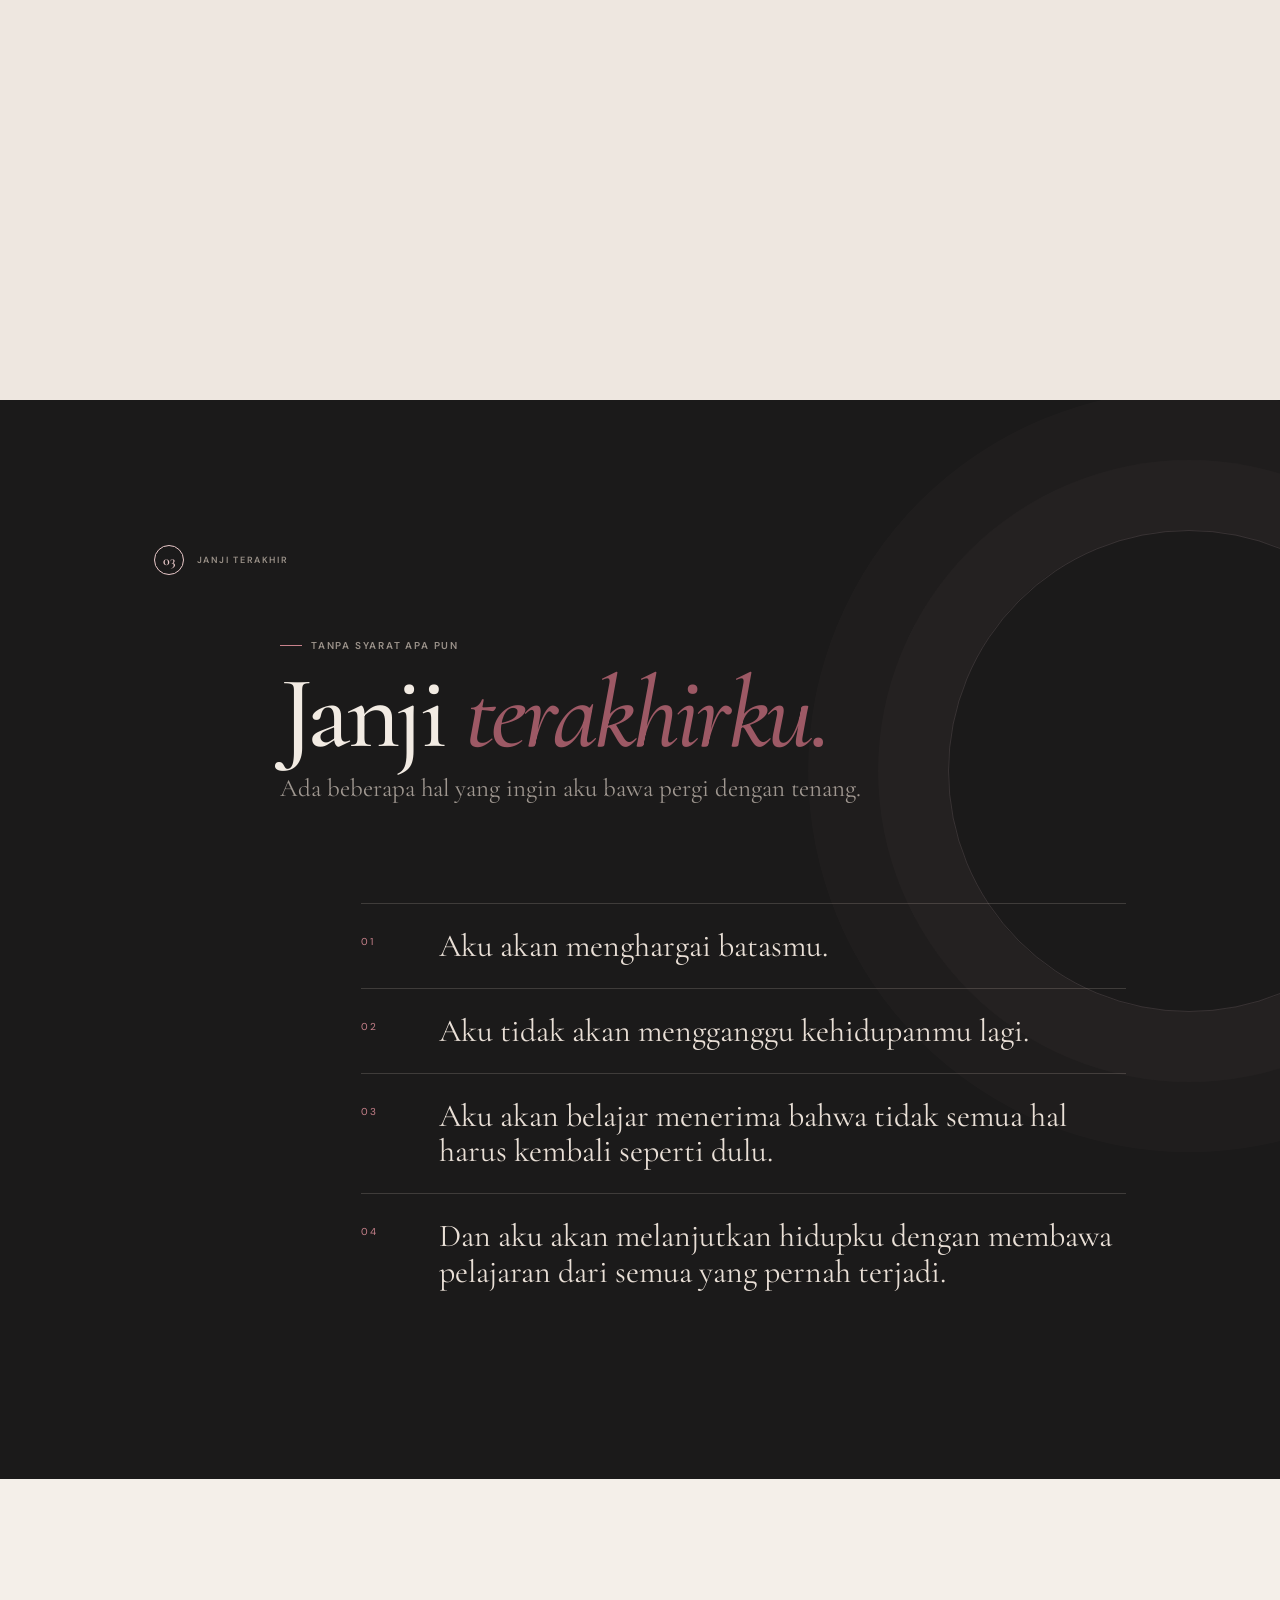
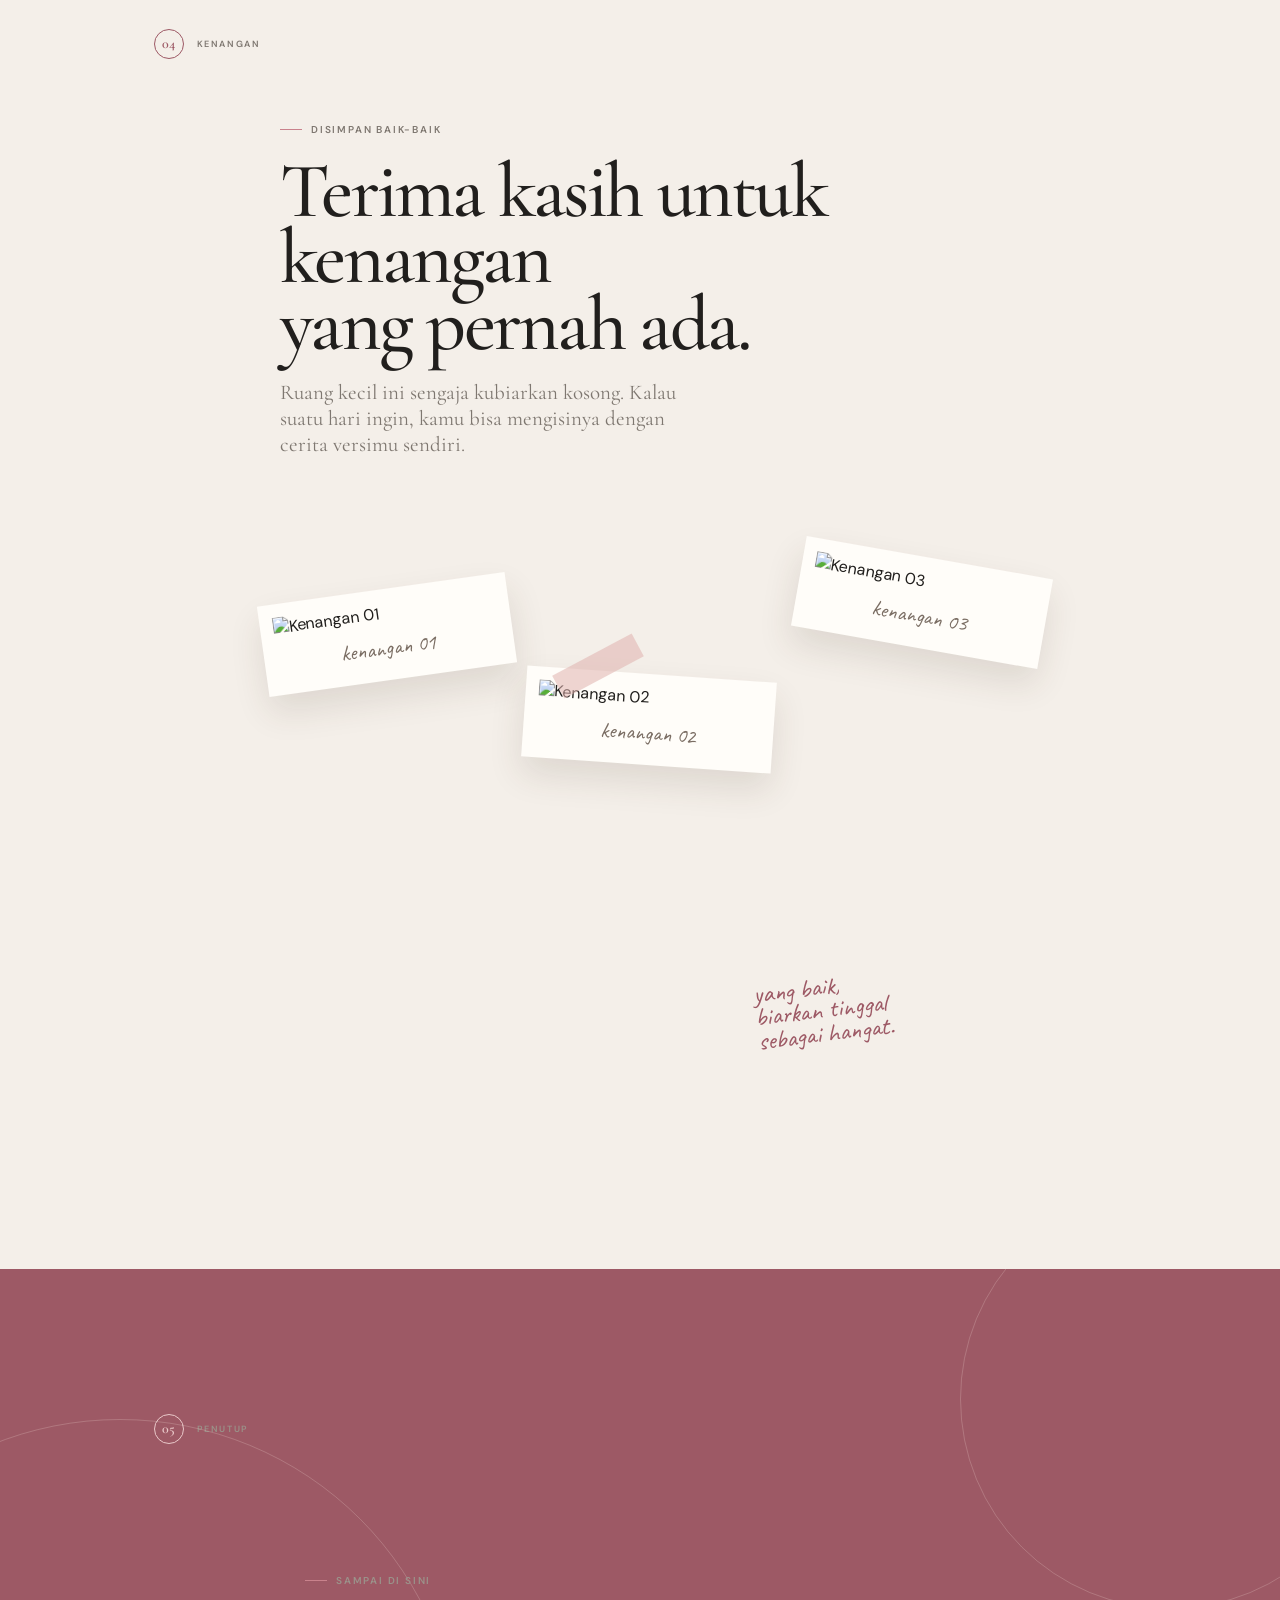
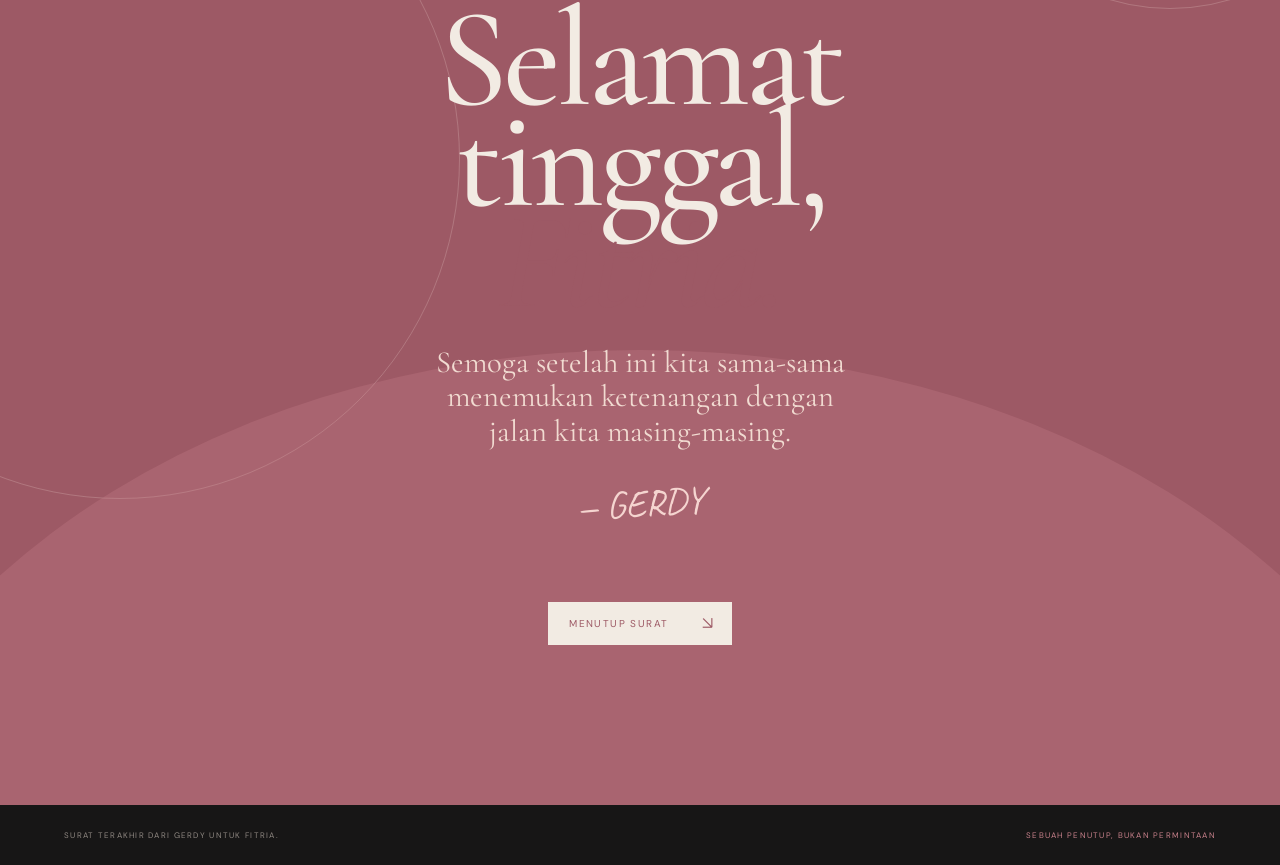
==== commit 406baf57: "Rename index_foto_siap_edit.html to index.html" ====
--- a/index.html
+++ b/index.html
@@ -122,15 +122,15 @@
         <div class="polaroid-wall">
           <div class="tape tape-one" aria-hidden="true"></div>
           <div class="polaroid polaroid-one">
-            <div class="placeholder-art"><span>+</span><small>tempat foto</small></div>
+            <img src="foto/kenangan-01.jpg" alt="Kenangan 01">
             <p>kenangan 01</p>
           </div>
           <div class="polaroid polaroid-two">
-            <div class="placeholder-art"><span>+</span><small>tempat foto</small></div>
+            <img src="foto/kenangan-02.jpg" alt="Kenangan 02">
             <p>kenangan 02</p>
           </div>
           <div class="polaroid polaroid-three">
-            <div class="placeholder-art"><span>+</span><small>tempat foto</small></div>
+            <img src="foto/kenangan-03.jpg" alt="Kenangan 03">
             <p>kenangan 03</p>
           </div>
           <div class="scribble-note">yang baik,<br />biarkan tinggal<br />sebagai hangat.</div>
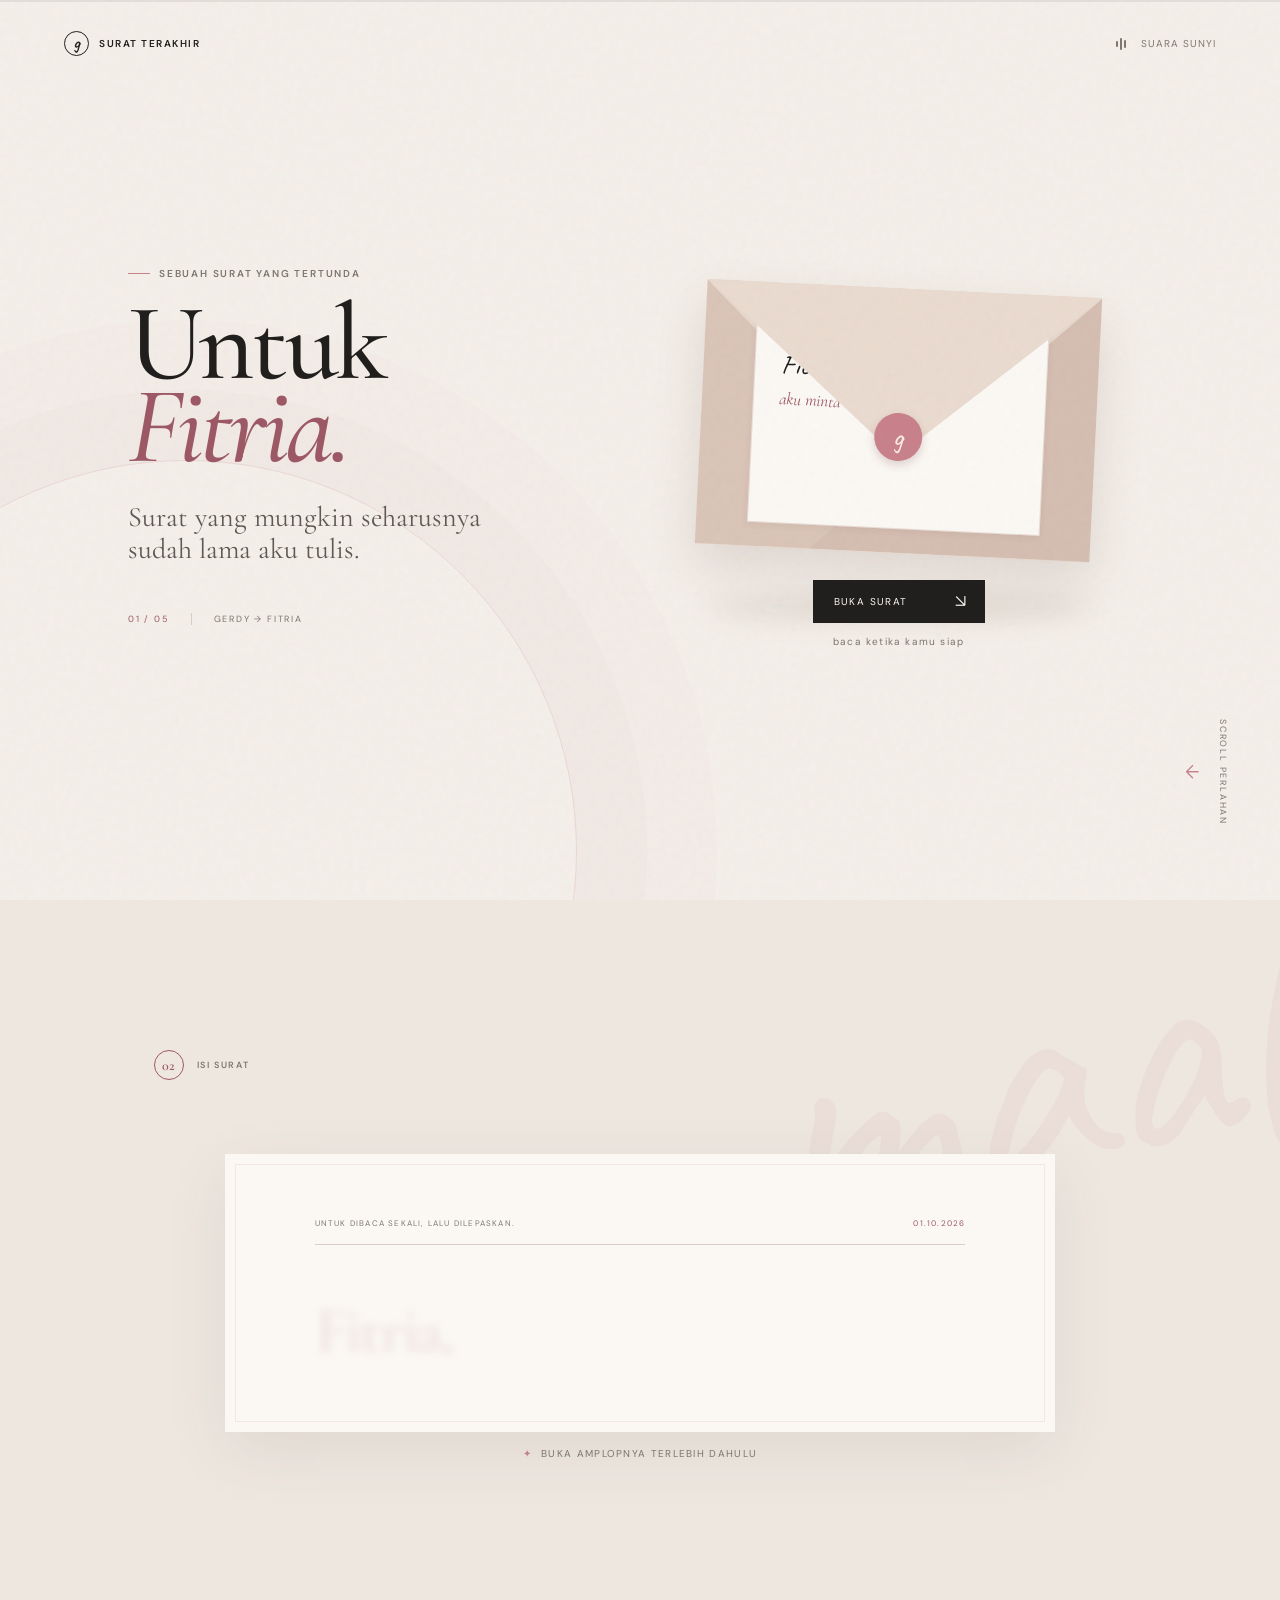
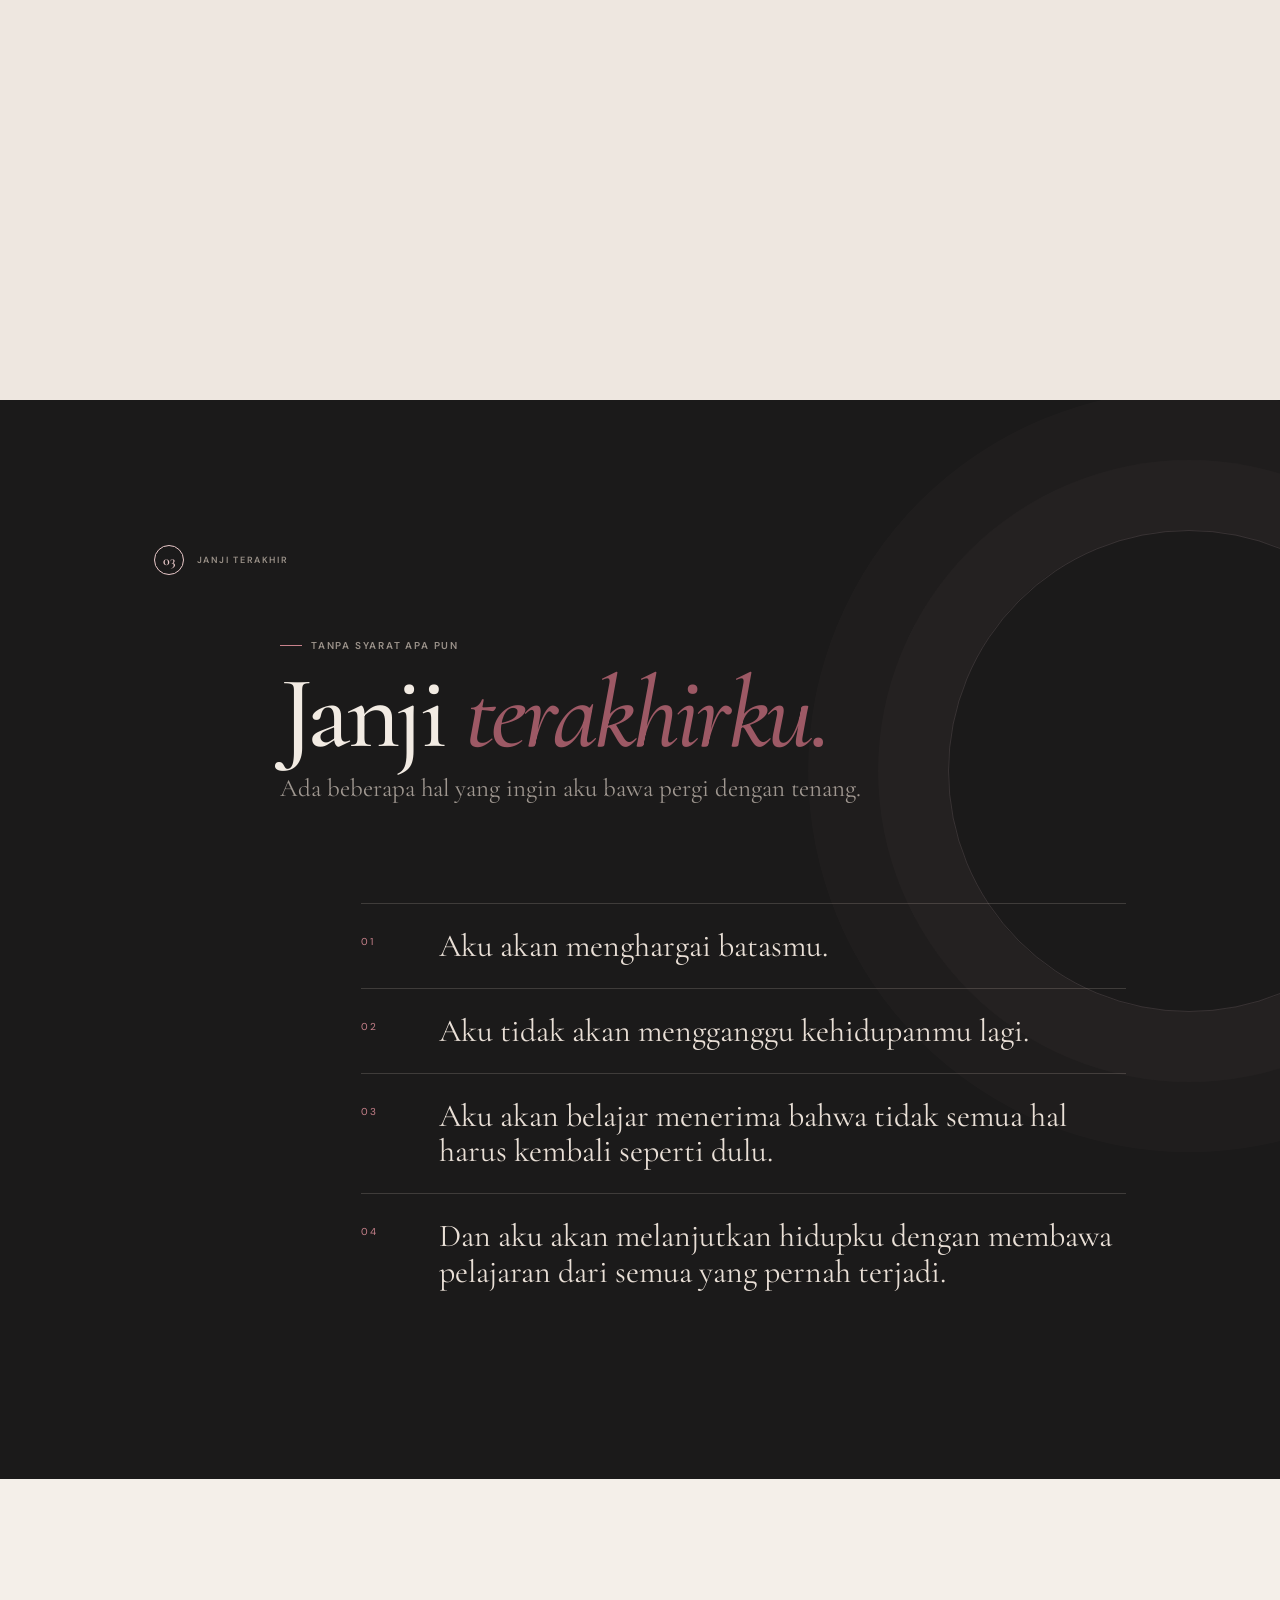
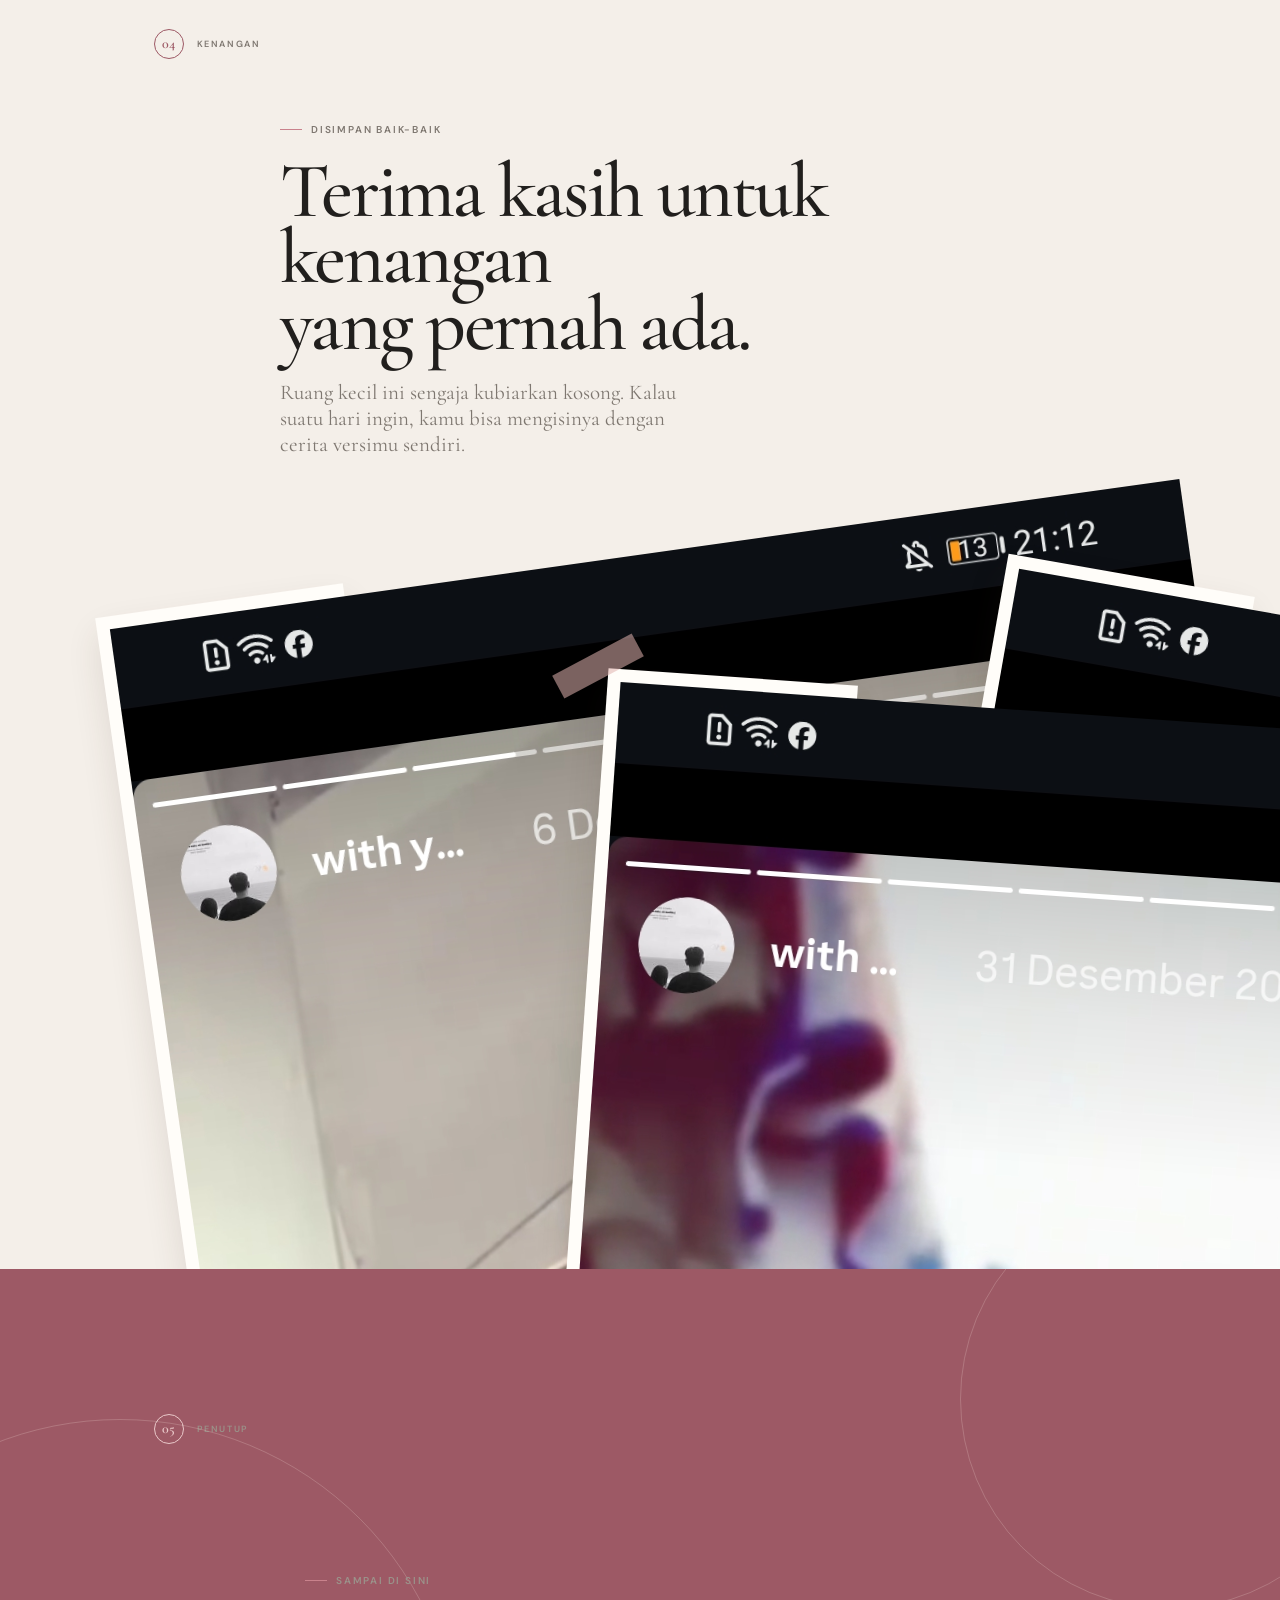
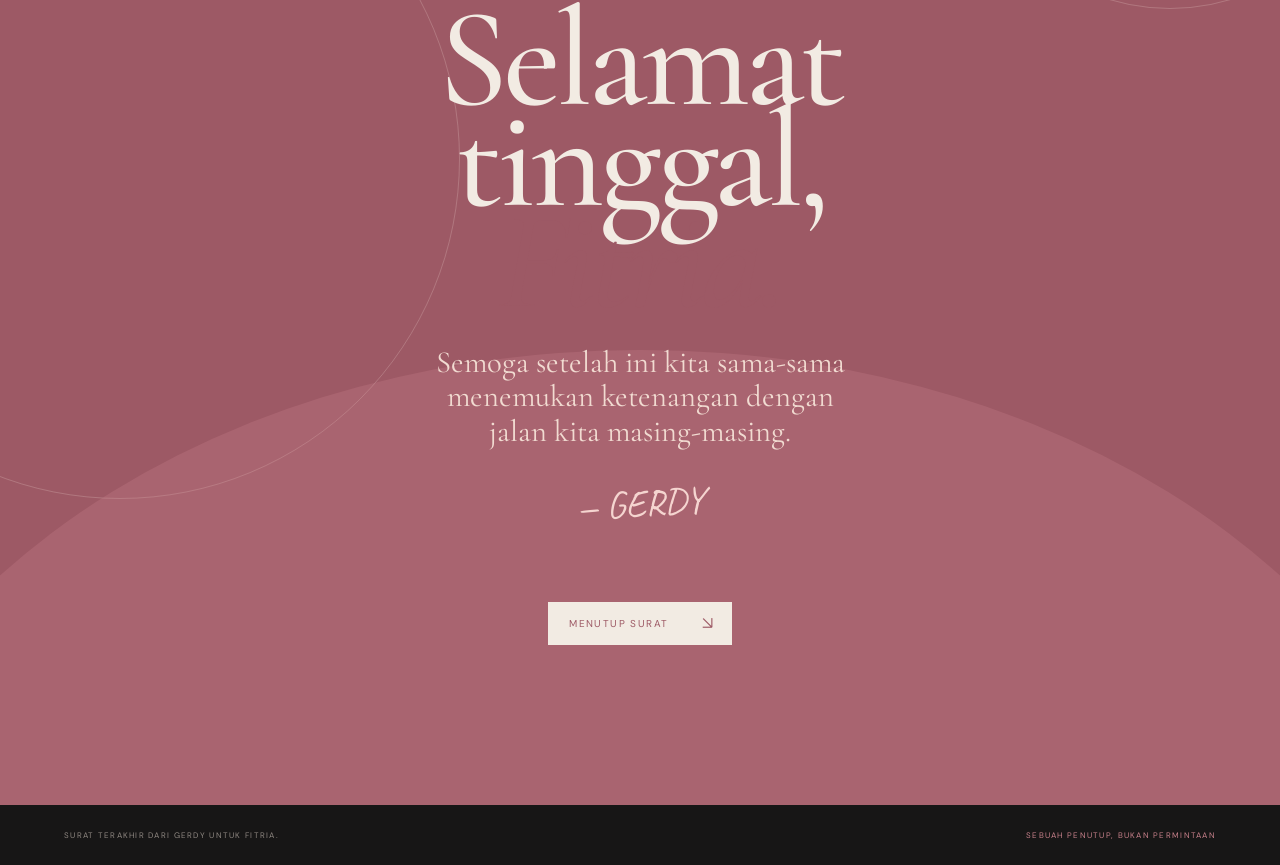
==== commit 6170a362: "Update index.html" ====
--- a/index.html
+++ b/index.html
@@ -122,15 +122,15 @@
         <div class="polaroid-wall">
           <div class="tape tape-one" aria-hidden="true"></div>
           <div class="polaroid polaroid-one">
-            <img src="foto/kenangan-01.jpg" alt="Kenangan 01">
+            <img src="foto/kenangan01.jpg" alt="Kenangan 01">
             <p>kenangan 01</p>
           </div>
           <div class="polaroid polaroid-two">
-            <img src="foto/kenangan-02.jpg" alt="Kenangan 02">
+            <img src="foto/kenangan02.jpg" alt="Kenangan 02">
             <p>kenangan 02</p>
           </div>
           <div class="polaroid polaroid-three">
-            <img src="foto/kenangan-03.jpg" alt="Kenangan 03">
+            <img src="foto/kenangan03.jpg" alt="Kenangan 03">
             <p>kenangan 03</p>
           </div>
           <div class="scribble-note">yang baik,<br />biarkan tinggal<br />sebagai hangat.</div>
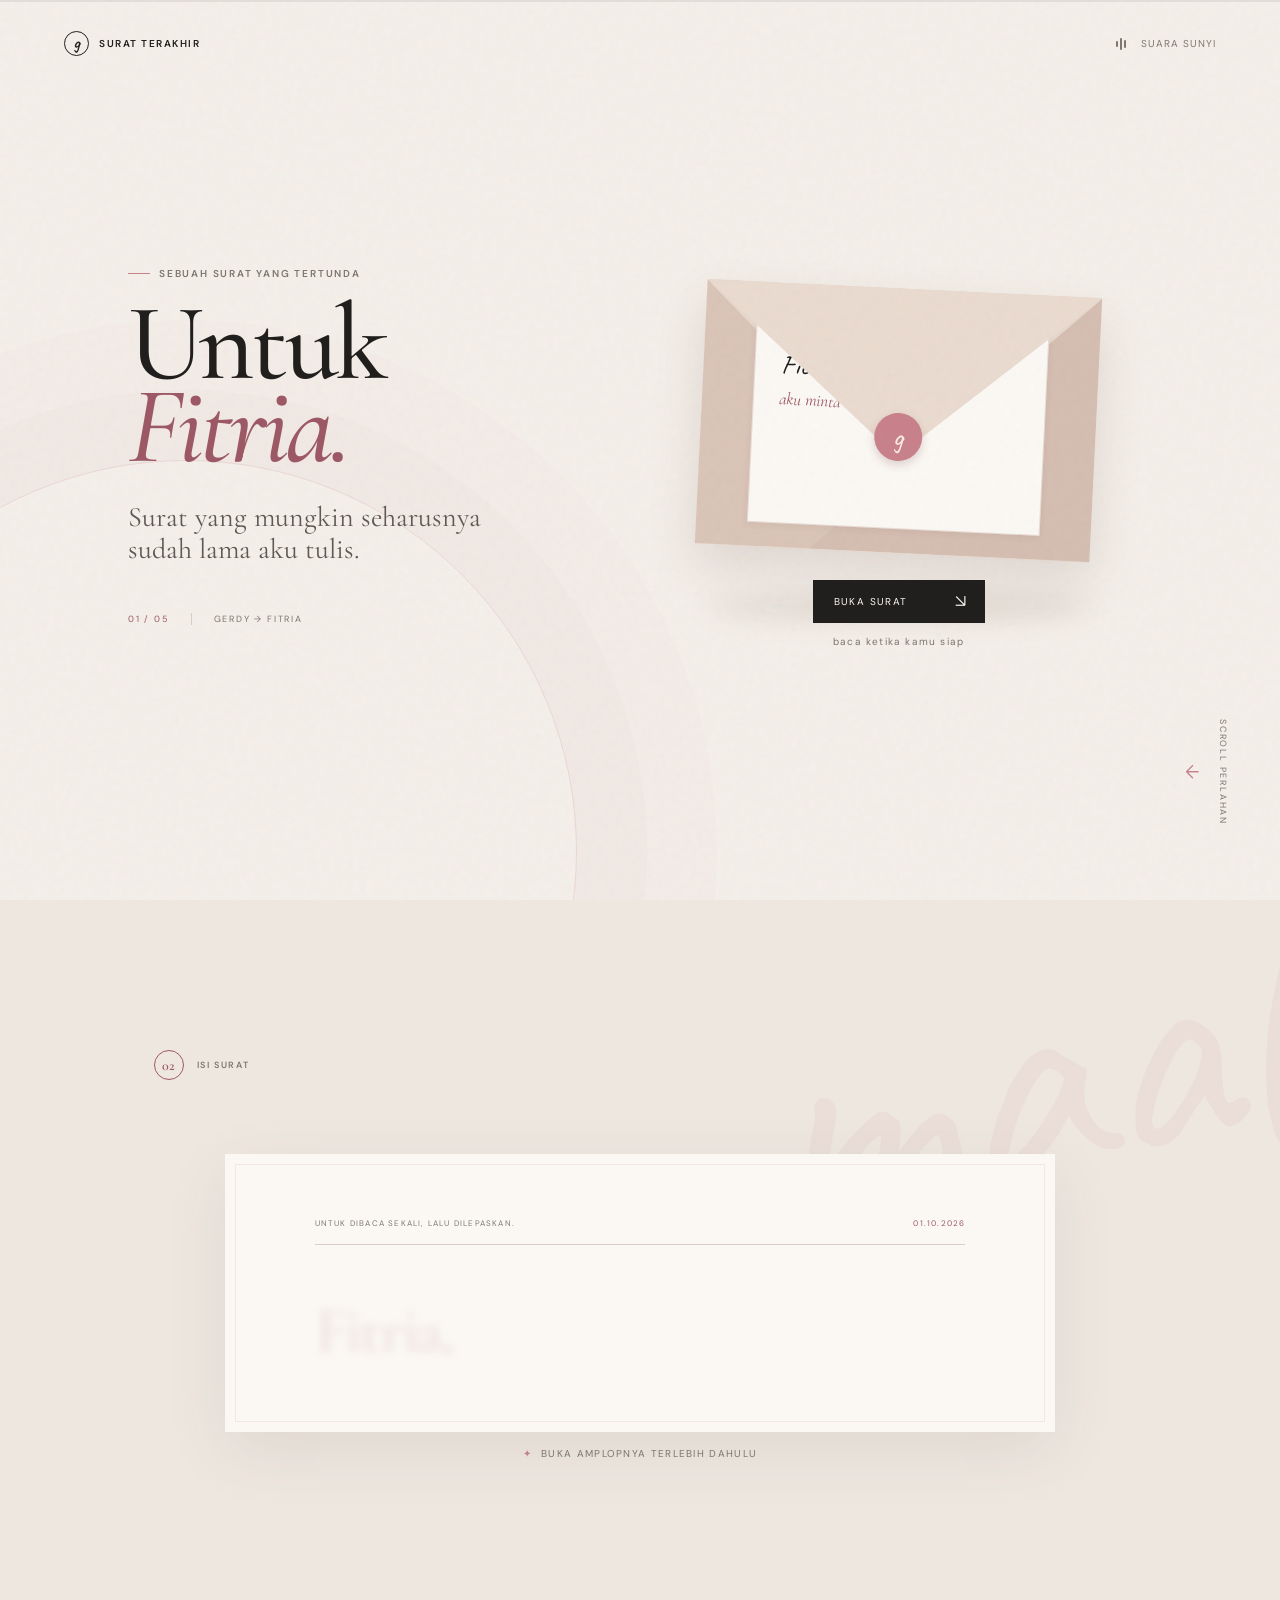
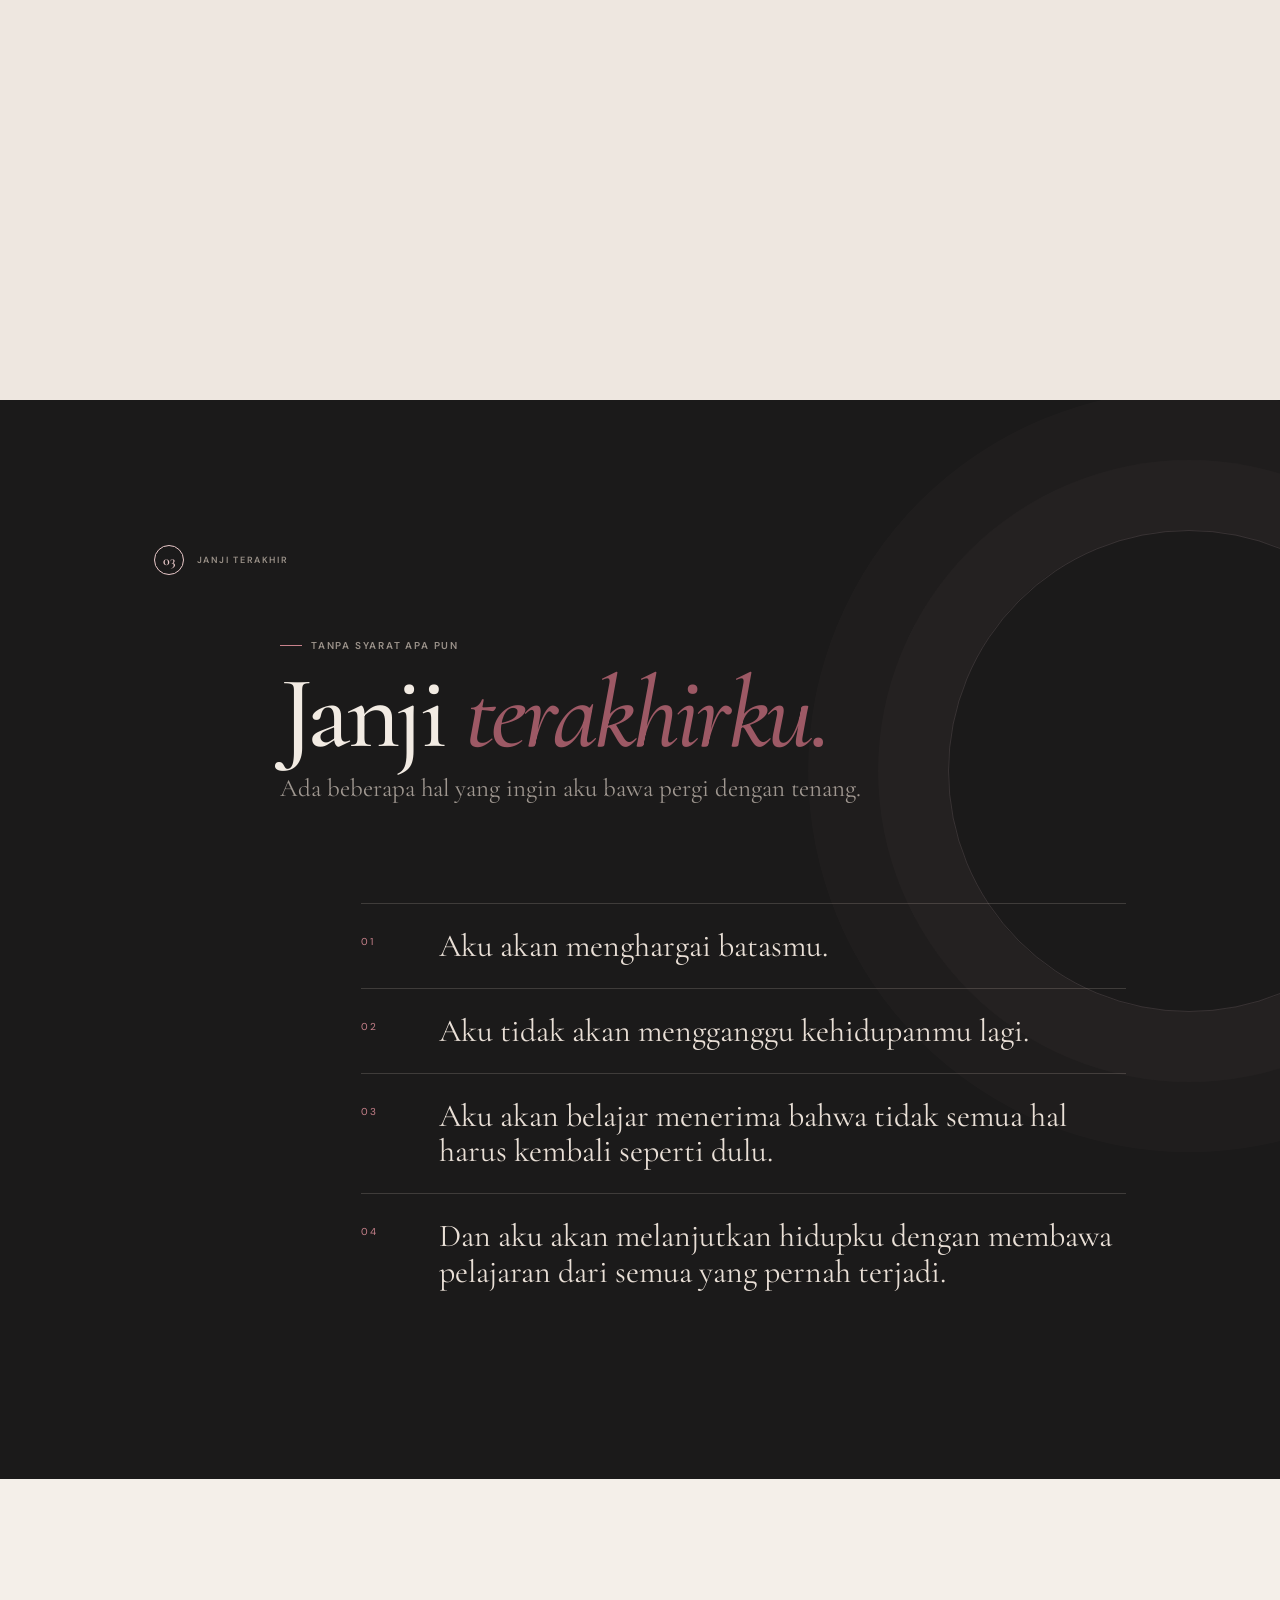
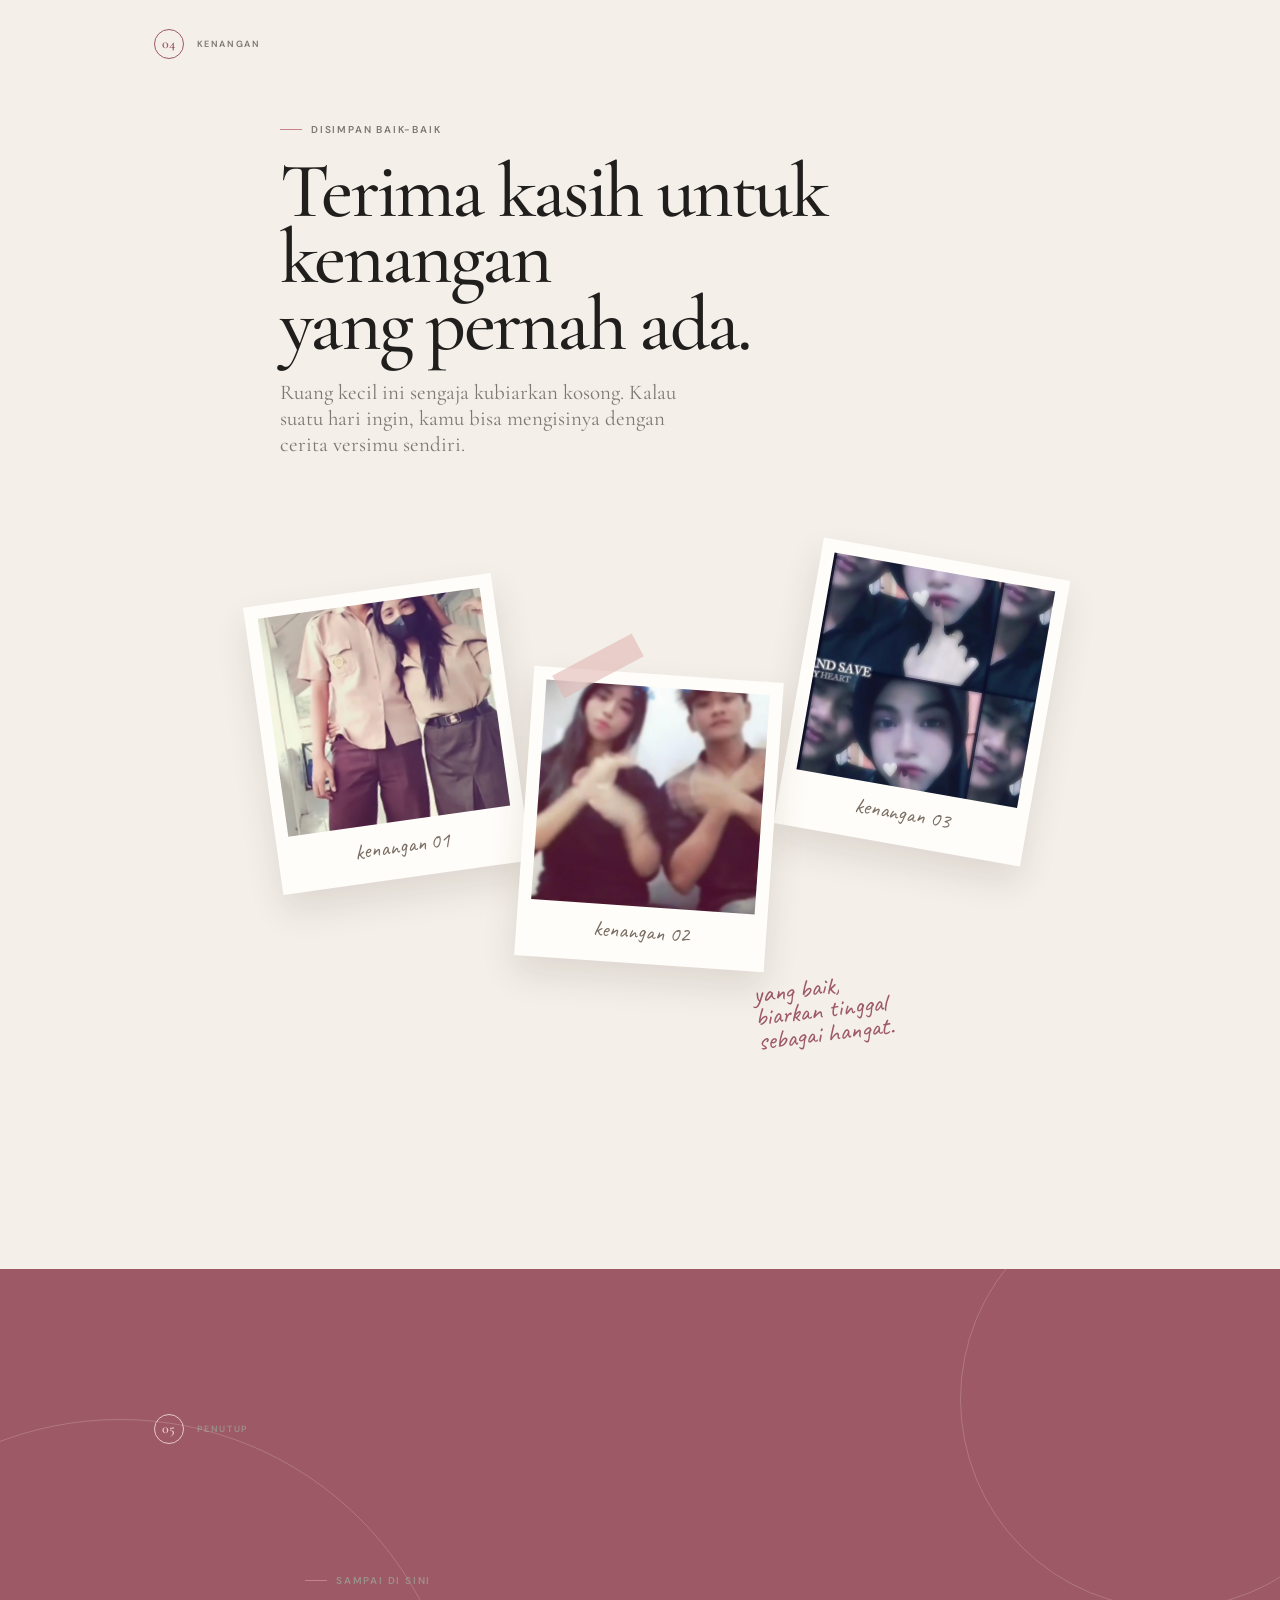
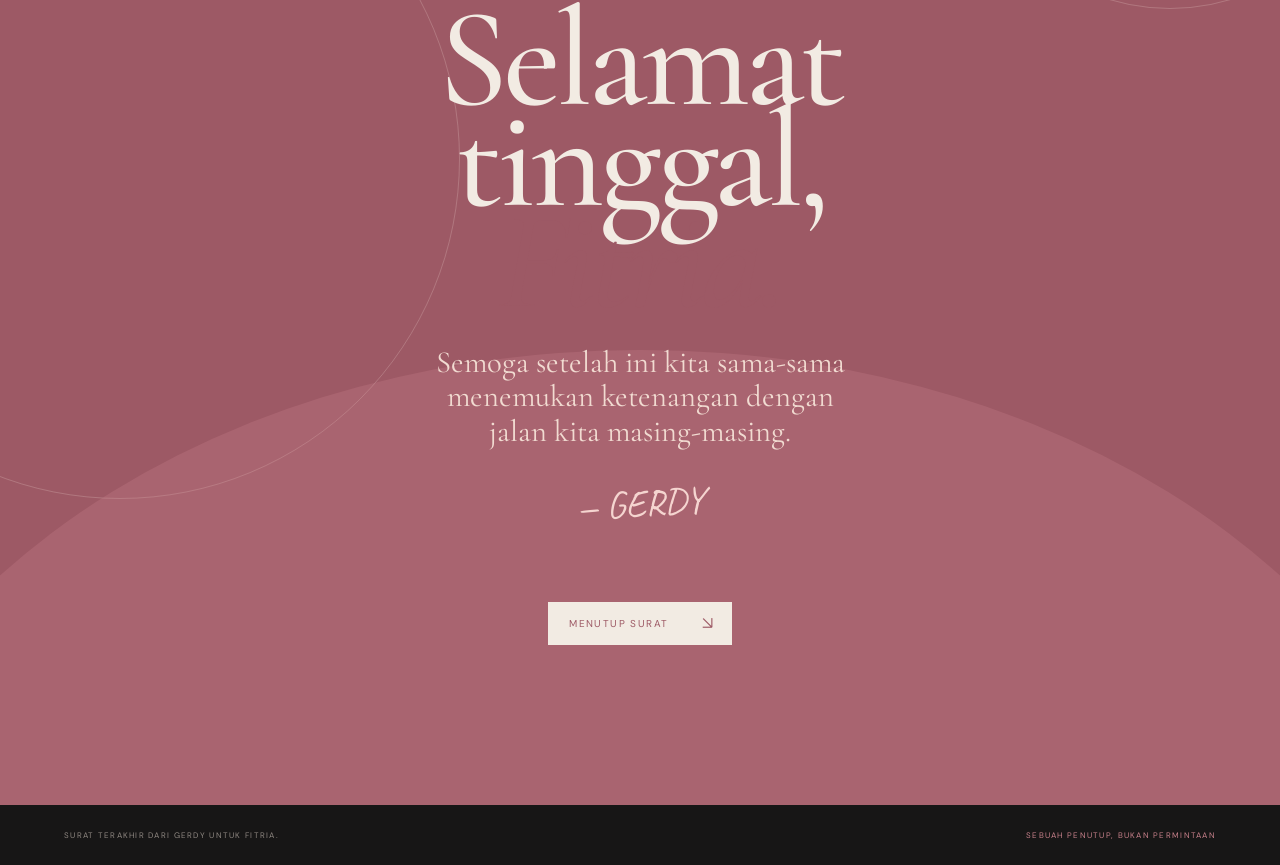
==== commit ac308e81: "Rename index_foto_ukuran_pas.html to index.html" ====
--- a/index.html
+++ b/index.html
@@ -11,6 +11,14 @@
     <link rel="preconnect" href="https://fonts.gstatic.com" crossorigin />
     <link href="https://fonts.googleapis.com/css2?family=Caveat:wght@500;600&family=Cormorant+Garamond:wght@400;500;600;700&family=DM+Sans:wght@400;500;600&display=swap" rel="stylesheet" />
     <link rel="stylesheet" href="styles.css" />
+    <!-- Ukuran foto kenangan -->
+    <style>
+      .polaroid { overflow: hidden; }
+      .polaroid img { display:block; width:100%; height:220px; aspect-ratio:4/3; object-fit:cover; object-position:center; border:0; margin:0; }
+      @media (max-width:700px){ .polaroid img{height:180px;} }
+      @media (max-width:480px){ .polaroid img{height:155px;} }
+    </style>
+
   </head>
   <body>
     <div class="paper-grain" aria-hidden="true"></div>
@@ -122,15 +130,15 @@
         <div class="polaroid-wall">
           <div class="tape tape-one" aria-hidden="true"></div>
           <div class="polaroid polaroid-one">
-            <img src="foto/kenangan01.jpg" alt="Kenangan 01">
+            <img src="foto/kenangan01.jpg" alt="Kenangan 01" loading="lazy">
             <p>kenangan 01</p>
           </div>
           <div class="polaroid polaroid-two">
-            <img src="foto/kenangan02.jpg" alt="Kenangan 02">
+            <img src="foto/kenangan02.jpg" alt="Kenangan 02" loading="lazy">
             <p>kenangan 02</p>
           </div>
           <div class="polaroid polaroid-three">
-            <img src="foto/kenangan03.jpg" alt="Kenangan 03">
+            <img src="foto/kenangan03.jpg" alt="Kenangan 03" loading="lazy">
             <p>kenangan 03</p>
           </div>
           <div class="scribble-note">yang baik,<br />biarkan tinggal<br />sebagai hangat.</div>
